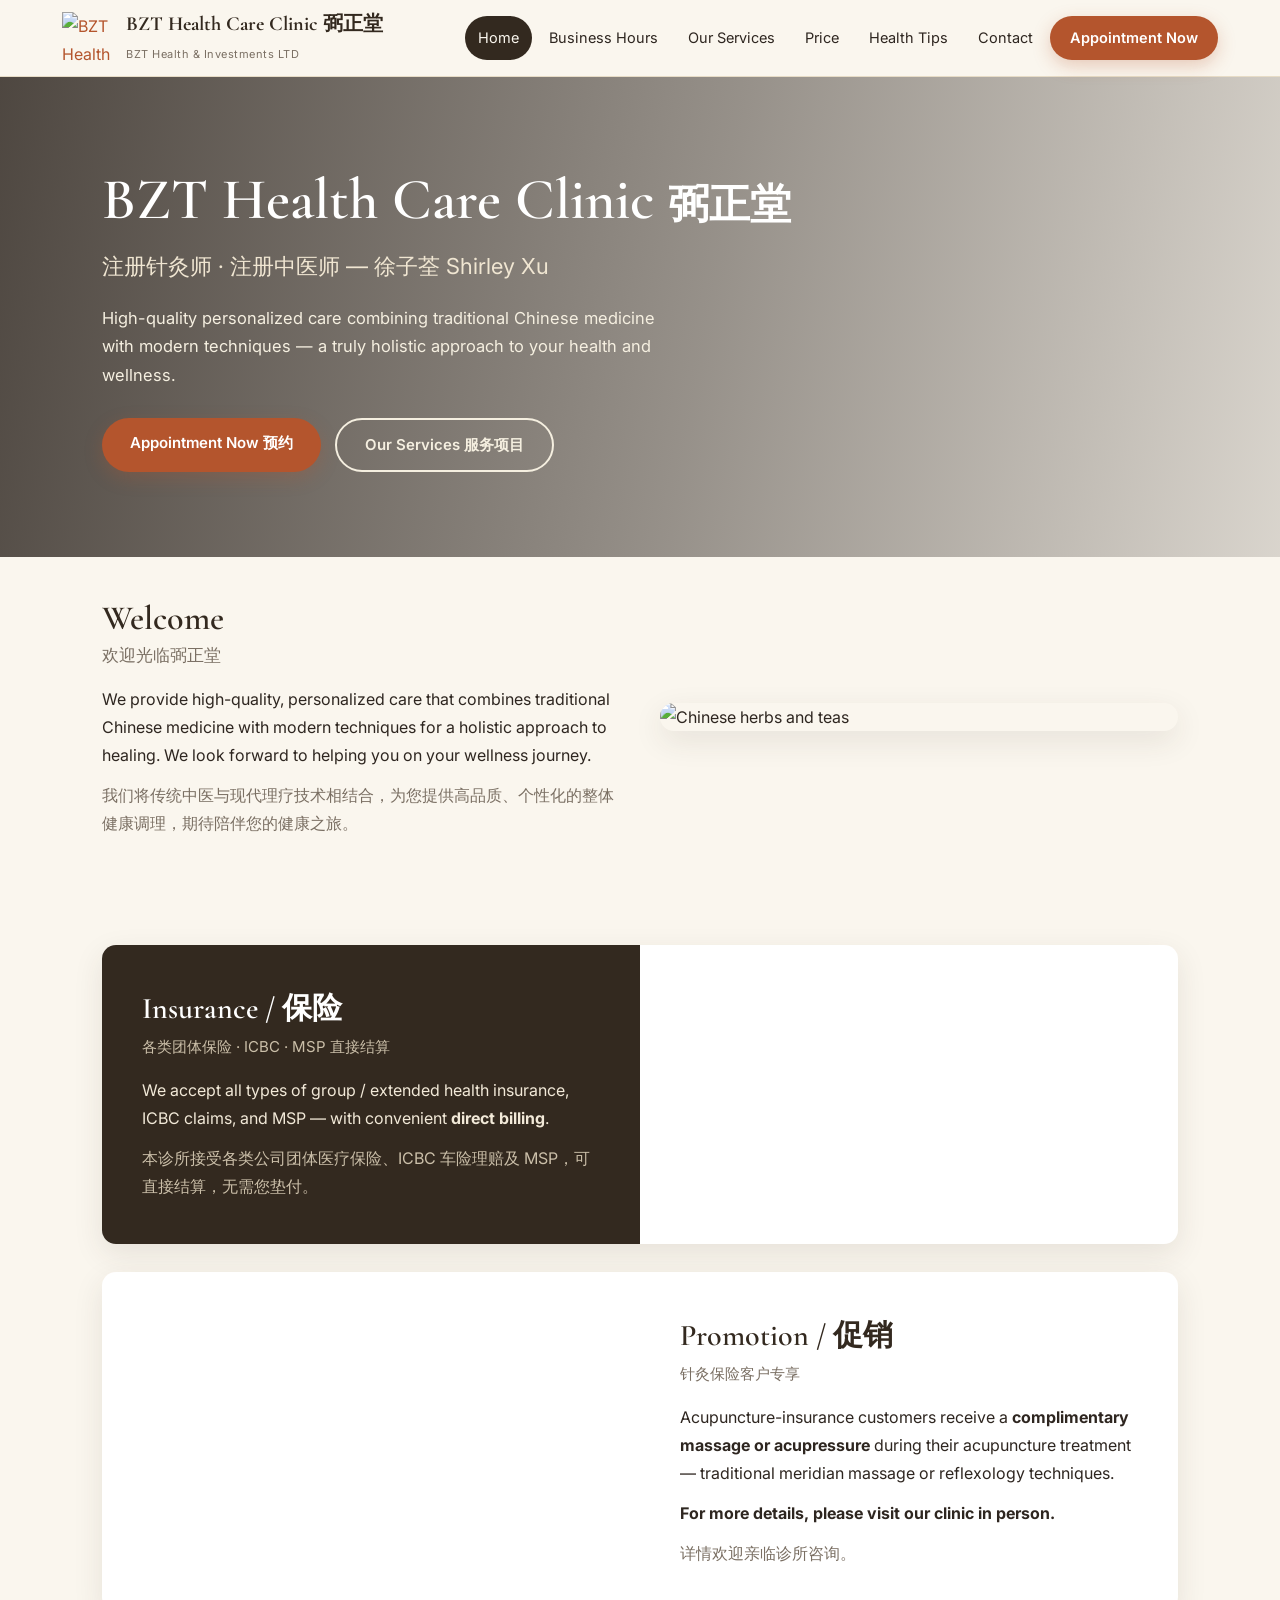
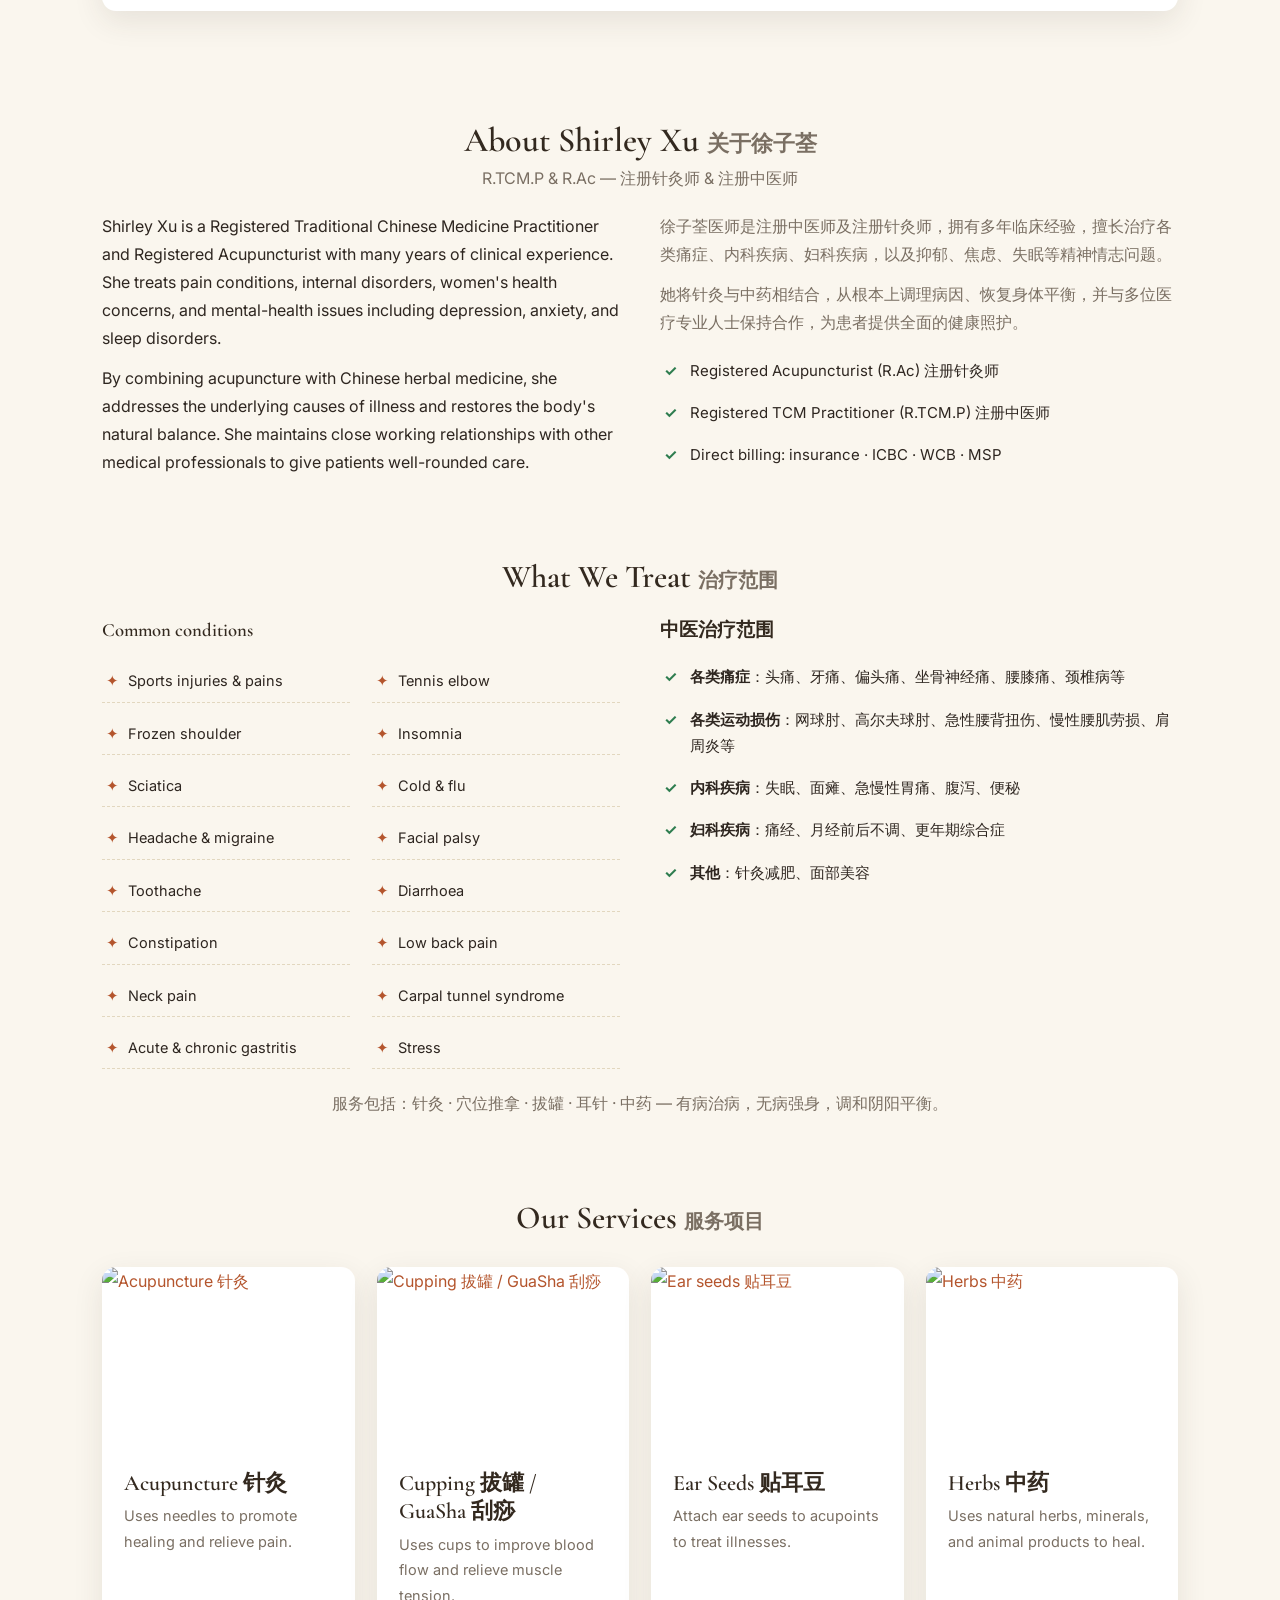
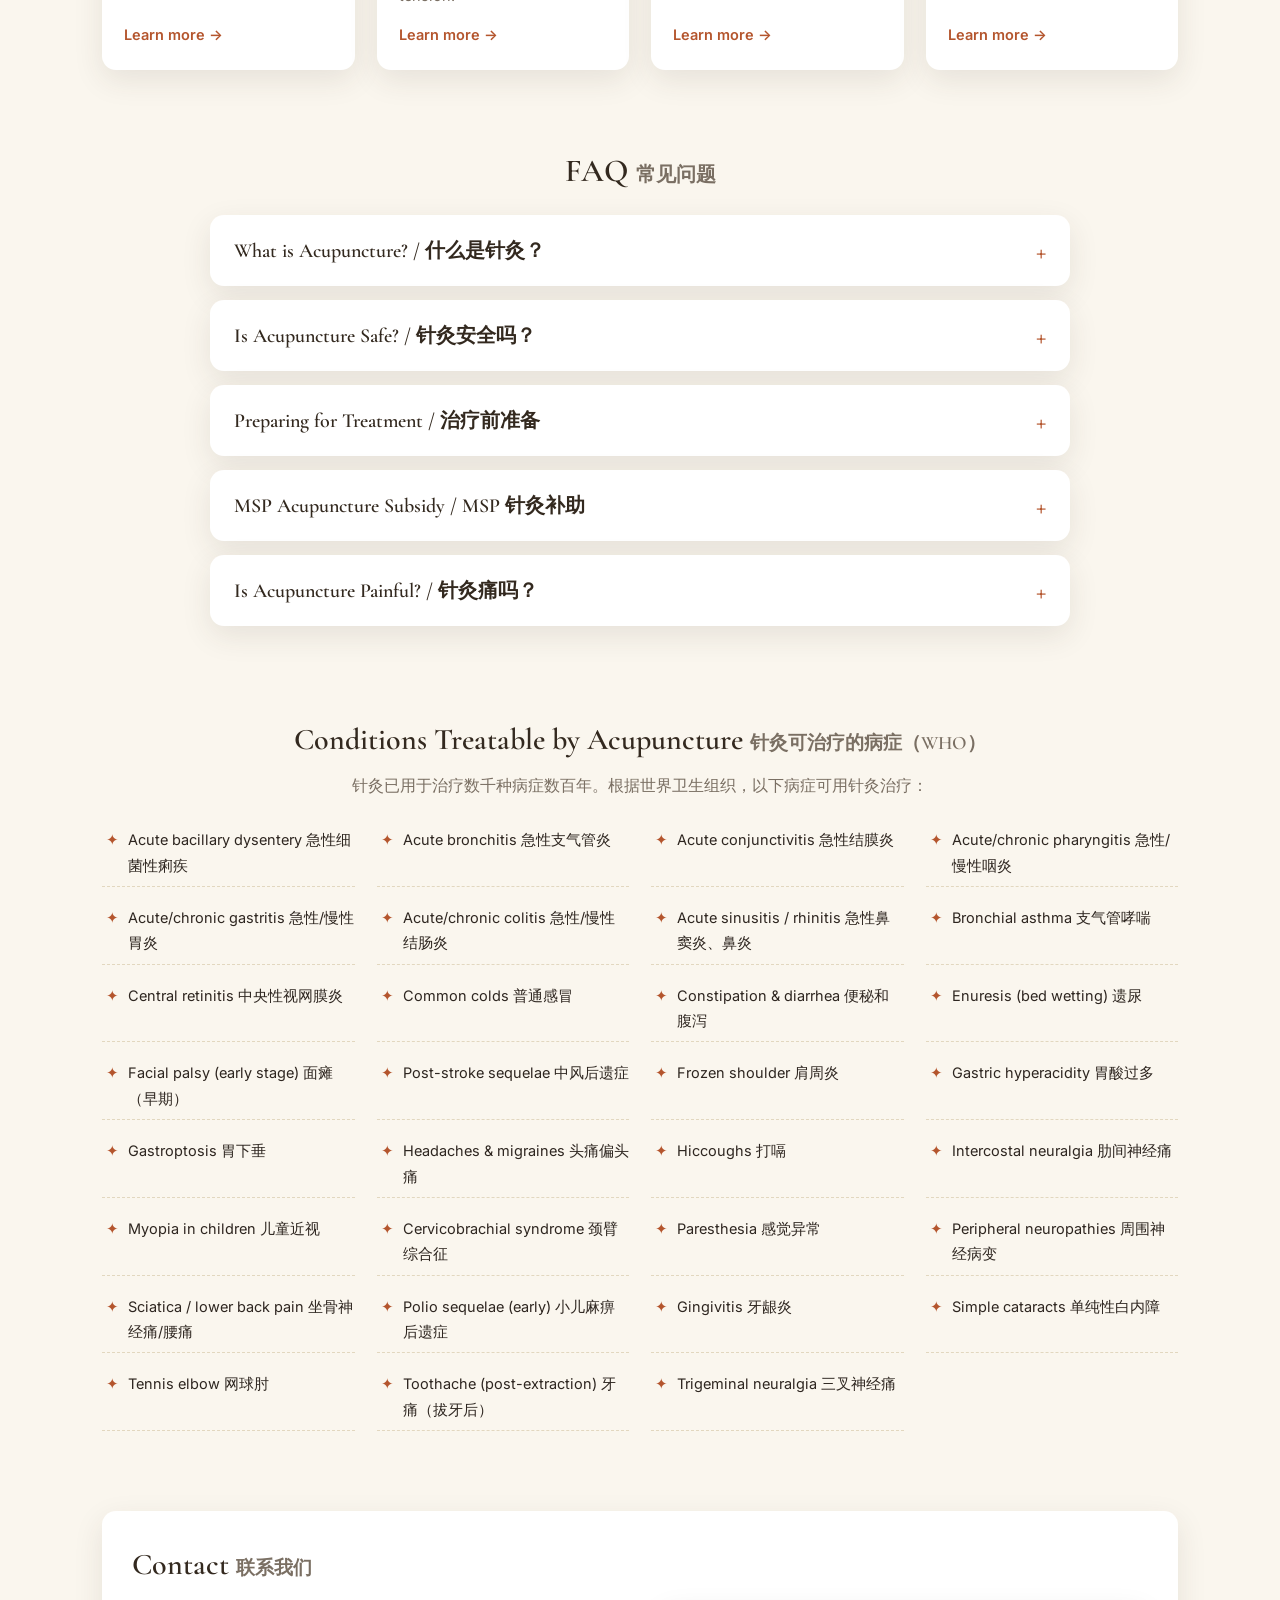
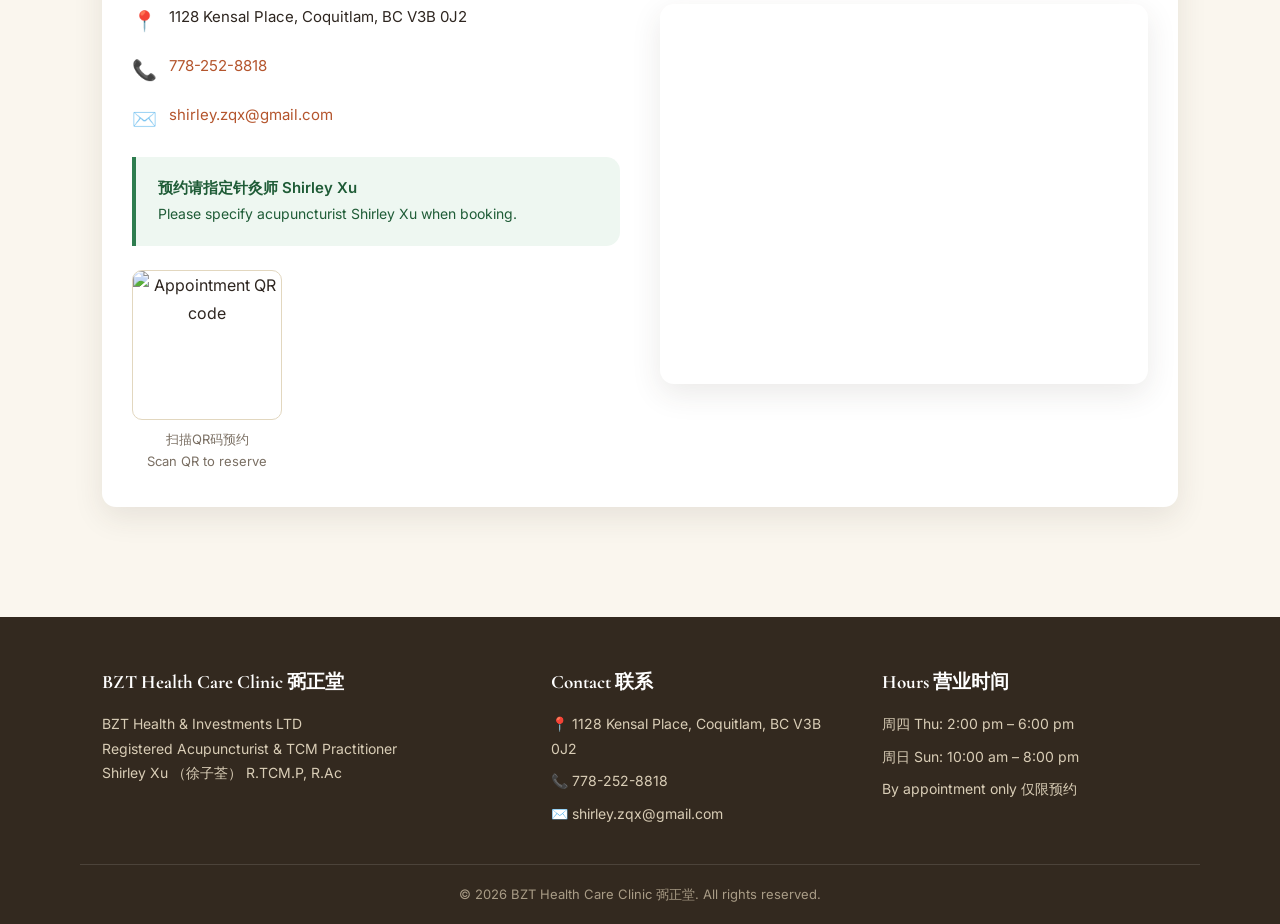
==== index.html @ 304014fd "Initial website: BZT Health Care Clinic site" ====
<!DOCTYPE html>
<html lang="en">
<head>
<meta charset="UTF-8">
<meta name="viewport" content="width=device-width, initial-scale=1.0">
<title>BZT Health Care Clinic 弼正堂 | Registered Acupuncturist in Coquitlam, BC</title>
<meta name="description" content="BZT Health Care Clinic 弼正堂 — Registered Acupuncturist & TCM Practitioner Shirley Xu in Coquitlam, BC. Acupuncture, cupping, ear seeds, Chinese herbs. Direct billing for insurance, ICBC, MSP.">
<link rel="preconnect" href="https://fonts.googleapis.com">
<link rel="preconnect" href="https://fonts.gstatic.com" crossorigin>
<link href="https://fonts.googleapis.com/css2?family=Cormorant+Garamond:wght@500;600;700&family=Inter:wght@400;500;600;700&display=swap" rel="stylesheet">
<link rel="stylesheet" href="css/style.css">
<link rel="icon" href="images/logo.png">
</head>
<body>

<header class="site-header">
  <div class="header-inner">
    <a class="brand" href="index.html">
      <img src="images/logo.png" alt="BZT Health Care Clinic logo">
      <span><span class="brand-name">BZT Health Care Clinic 弼正堂</span><br><span class="brand-sub">BZT Health &amp; Investments LTD</span></span>
    </a>
    <button class="nav-toggle" aria-label="Menu">☰</button>
    <nav class="main-nav">
      <a href="index.html" class="active">Home</a>
      <a href="business-hours.html">Business Hours</a>
      <a href="services.html">Our Services</a>
      <a href="price.html">Price</a>
      <a href="health-tips.html">Health Tips</a>
      <a href="contact.html">Contact</a>
      <a href="contact.html#booking" class="btn" style="padding:9px 20px">Appointment Now</a>
    </nav>
  </div>
</header>

<section class="hero">
  <div class="hero-inner">
    <h1>BZT Health Care Clinic <span style="font-size:0.7em">弼正堂</span></h1>
    <p class="hero-zh">注册针灸师 · 注册中医师 — 徐子荃 Shirley Xu</p>
    <p class="lead">High-quality personalized care combining traditional Chinese medicine with modern techniques — a truly holistic approach to your health and wellness.</p>
    <div class="hero-cta">
      <a href="contact.html#booking" class="btn">Appointment Now 预约</a>
      <a href="services.html" class="btn btn-outline">Our Services 服务项目</a>
    </div>
  </div>
</section>

<div class="container">
  <section class="section-sm">
    <div class="two-col" style="align-items:center">
      <div>
        <h2 style="font-size:34px">Welcome</h2>
        <p class="zh" style="font-size:17px;margin-bottom:14px">欢迎光临弼正堂</p>
        <p>We provide high-quality, personalized care that combines traditional Chinese medicine with modern techniques for a holistic approach to healing. We look forward to helping you on your wellness journey.</p>
        <p class="zh mt-2">我们将传统中医与现代理疗技术相结合，为您提供高品质、个性化的整体健康调理，期待陪伴您的健康之旅。</p>
      </div>
      <div><img class="rounded" src="images/herbs.jpg" alt="Chinese herbs and teas" style="width:100%"></div>
    </div>
  </section>

  <section class="section-sm">
    <div class="split dark">
      <div class="split-body">
        <h2>Insurance / 保险</h2>
        <p class="zh-sub zh">各类团体保险 · ICBC · MSP 直接结算</p>
        <p>We accept all types of group / extended health insurance, ICBC claims, and MSP — with convenient <strong>direct billing</strong>.</p>
        <p class="zh mt-2">本诊所接受各类公司团体医疗保险、ICBC 车险理赔及 MSP，可直接结算，无需您垫付。</p>
      </div>
      <div class="split-img" style="background-image:url('images/treatment-room.jpg')"></div>
    </div>
    <div class="split">
      <div class="split-img" style="background-image:url('images/svc-acupuncture.jpg')"></div>
      <div class="split-body">
        <h2>Promotion / 促销</h2>
        <p class="zh-sub zh">针灸保险客户专享</p>
        <p>Acupuncture-insurance customers receive a <strong>complimentary massage or acupressure</strong> during their acupuncture treatment — traditional meridian massage or reflexology techniques.</p>
        <p class="mt-2"><strong>For more details, please visit our clinic in person.</strong></p>
        <p class="zh mt-2">详情欢迎亲临诊所咨询。</p>
      </div>
    </div>
  </section>

  <section class="section-sm">
    <h2 class="center" style="font-size:34px">About Shirley Xu <span class="zh" style="font-size:22px">关于徐子荃</span></h2>
    <p class="center zh" style="margin-bottom:20px">R.TCM.P &amp; R.Ac — 注册针灸师 &amp; 注册中医师</p>
    <div class="two-col">
      <div>
        <p>Shirley Xu is a Registered Traditional Chinese Medicine Practitioner and Registered Acupuncturist with many years of clinical experience. She treats pain conditions, internal disorders, women's health concerns, and mental-health issues including depression, anxiety, and sleep disorders.</p>
        <p class="mt-2">By combining acupuncture with Chinese herbal medicine, she addresses the underlying causes of illness and restores the body's natural balance. She maintains close working relationships with other medical professionals to give patients well-rounded care.</p>
      </div>
      <div>
        <p class="zh">徐子荃医师是注册中医师及注册针灸师，拥有多年临床经验，擅长治疗各类痛症、内科疾病、妇科疾病，以及抑郁、焦虑、失眠等精神情志问题。</p>
        <p class="zh mt-2">她将针灸与中药相结合，从根本上调理病因、恢复身体平衡，并与多位医疗专业人士保持合作，为患者提供全面的健康照护。</p>
        <ul class="checklist">
          <li>Registered Acupuncturist (R.Ac) 注册针灸师</li>
          <li>Registered TCM Practitioner (R.TCM.P) 注册中医师</li>
          <li>Direct billing: insurance · ICBC · WCB · MSP</li>
        </ul>
      </div>
    </div>
  </section>

  <section class="section-sm">
    <h2 class="center" style="font-size:32px">What We Treat <span class="zh" style="font-size:20px">治疗范围</span></h2>
    <div class="two-col mt-3">
      <div>
        <h3>Common conditions</h3>
        <ul class="cond-grid" style="grid-template-columns:1fr 1fr">
          <li>Sports injuries &amp; pains</li><li>Tennis elbow</li><li>Frozen shoulder</li><li>Insomnia</li>
          <li>Sciatica</li><li>Cold &amp; flu</li><li>Headache &amp; migraine</li><li>Facial palsy</li>
          <li>Toothache</li><li>Diarrhoea</li><li>Constipation</li><li>Low back pain</li>
          <li>Neck pain</li><li>Carpal tunnel syndrome</li><li>Acute &amp; chronic gastritis</li><li>Stress</li>
        </ul>
      </div>
      <div>
        <h3>中医治疗范围</h3>
        <ul class="checklist">
          <li><strong>各类痛症</strong>：头痛、牙痛、偏头痛、坐骨神经痛、腰膝痛、颈椎病等</li>
          <li><strong>各类运动损伤</strong>：网球肘、高尔夫球肘、急性腰背扭伤、慢性腰肌劳损、肩周炎等</li>
          <li><strong>内科疾病</strong>：失眠、面瘫、急慢性胃痛、腹泻、便秘</li>
          <li><strong>妇科疾病</strong>：痛经、月经前后不调、更年期综合症</li>
          <li><strong>其他</strong>：针灸减肥、面部美容</li>
        </ul>
      </div>
    </div>
    <p class="center mt-3 zh">服务包括：针灸 · 穴位推拿 · 拔罐 · 耳针 · 中药 — 有病治病，无病强身，调和阴阳平衡。</p>
  </section>

  <section class="section-sm">
    <h2 class="center" style="font-size:32px">Our Services <span class="zh" style="font-size:20px">服务项目</span></h2>
    <div class="cards">
      <a class="card" href="service-acupuncture.html">
        <img src="images/svc-acupuncture.jpg" alt="Acupuncture 针灸">
        <div class="card-body"><h3>Acupuncture 针灸</h3><p>Uses needles to promote healing and relieve pain.</p><span class="card-link">Learn more →</span></div>
      </a>
      <a class="card" href="service-cupping.html">
        <img src="images/svc-cupping.jpg" alt="Cupping 拔罐 / GuaSha 刮痧">
        <div class="card-body"><h3>Cupping 拔罐 / GuaSha 刮痧</h3><p>Uses cups to improve blood flow and relieve muscle tension.</p><span class="card-link">Learn more →</span></div>
      </a>
      <a class="card" href="service-moxibustion.html">
        <img src="images/svc-moxibustion.png" alt="Ear seeds 贴耳豆">
        <div class="card-body"><h3>Ear Seeds 贴耳豆</h3><p>Attach ear seeds to acupoints to treat illnesses.</p><span class="card-link">Learn more →</span></div>
      </a>
      <a class="card" href="service-herbs.html">
        <img src="images/svc-herbs.jpg" alt="Herbs 中药">
        <div class="card-body"><h3>Herbs 中药</h3><p>Uses natural herbs, minerals, and animal products to heal.</p><span class="card-link">Learn more →</span></div>
      </a>
    </div>
  </section>

  <section class="section-sm">
    <h2 class="center" style="font-size:32px;margin-bottom:24px">FAQ <span class="zh" style="font-size:20px">常见问题</span></h2>
    <div class="faq">
      <div class="faq-item"><button class="faq-q">What is Acupuncture? / 什么是针灸？<span class="plus">+</span></button>
        <div class="faq-a"><div class="faq-a-inner">
          <p>Acupuncture is a clinical procedure of traditional Chinese medicine with 5000+ years of history. Qi ("chi") circulates through 12 meridians linked to the organs; injury, stress, or strong emotions can block this flow. Sterile needles placed at specific points re-establish the healthy flow of energy.</p>
          <p class="zh mt-2">针灸是拥有五千多年历史的中医临床疗法。“气”沿十二经络运行，损伤、压力或情绪波动会阻滞气血运行，无菌针具刺激特定穴位可恢复气的正常运行。</p>
        </div></div></div>
      <div class="faq-item"><button class="faq-q">Is Acupuncture Safe? / 针灸安全吗？<span class="plus">+</span></button>
        <div class="faq-a"><div class="faq-a-inner">
          <ol>
            <li>Only licensed / registered acupuncturists should perform treatment — our practitioner is fully registered.</li>
            <li>We use single-use sterile disposable needles (one needle per person, discarded after use).</li>
            <li>Minor side effects are possible: slight bleeding, a small bruise, or brief soreness/numbness.</li>
            <li>Pregnant patients, or people with bleeding disorders / coagulation dysfunction, should consult a doctor first.</li>
          </ol>
          <p class="zh mt-2">请认准注册针灸师；本诊所使用一次性无菌针具（一人一针，用后即弃）；偶有轻微出血、瘀青或短暂酸麻；孕妇及凝血功能障碍者请先咨询医生。</p>
        </div></div></div>
      <div class="faq-item"><button class="faq-q">Preparing for Treatment / 治疗前准备<span class="plus">+</span></button>
        <div class="faq-a"><div class="faq-a-inner">
          <ul>
            <li>Wear loose, comfortable clothing.</li>
            <li>Have a small meal 1–2 hours before — don't come on an empty stomach, overeat, or drink alcohol beforehand.</li>
            <li>Bring relevant medical reports / test results.</li>
            <li>Arrive 5–10 minutes early; please turn off cell phones during treatment.</li>
          </ul>
          <p class="zh mt-2">穿宽松衣物；治疗前 1–2 小时少量进食（勿空腹、过饱或饮酒）；携带相关检查报告；提前 5–10 分钟到达；治疗期间请关闭手机。本诊所采用专业消毒措施。</p>
        </div></div></div>
      <div class="faq-item"><button class="faq-q">MSP Acupuncture Subsidy / MSP 针灸补助<span class="plus">+</span></button>
        <div class="faq-a"><div class="faq-a-inner">
          <p>Since 2017, BC residents with an annual net income under CAD $42,000 can apply for an MSP acupuncture subsidy of <strong>$230 per person per year</strong>. Contact the clinic for details, or apply online:</p>
          <p class="mt-2"><a href="https://www2.gov.bc.ca/gov/content/health/health-drug-coverage/msp/bc-residents/benefits/services-covered-by-msp/supplementary-benefits#apply-online" target="_blank" rel="noopener">Apply on the BC government website →</a></p>
          <p class="zh mt-2">2017 年起，年净收入低于 $42,000 的 BC 居民可申请 MSP 针灸补助，每人每年 $230。详情请咨询诊所，或点击上方链接在线申请。</p>
        </div></div></div>
      <div class="faq-item"><button class="faq-q">Is Acupuncture Painful? / 针灸痛吗？<span class="plus">+</span></button>
        <div class="faq-a"><div class="faq-a-inner">
          <p>Acupuncture is essentially painless. You may feel a slight tingling, tugging, or soreness on insertion that passes quickly. A heavy, sore, or tingling sensation during treatment ("deqi") is normal — most people feel deep comfort and relaxation afterward.</p>
          <p class="zh mt-2">针灸基本无痛，进针时或有轻微酸麻胀感、转瞬即逝；治疗中的酸胀麻属正常“得气”反应，治疗后多感身心放松舒适。</p>
        </div></div></div>
    </div>
  </section>

  <section class="section-sm">
    <h2 class="center" style="font-size:30px">Conditions Treatable by Acupuncture <span class="zh" style="font-size:19px">针灸可治疗的病症（WHO）</span></h2>
    <p class="center zh mt-2">针灸已用于治疗数千种病症数百年。根据世界卫生组织，以下病症可用针灸治疗：</p>
    <ul class="cond-grid mt-3">
      <li>Acute bacillary dysentery 急性细菌性痢疾</li><li>Acute bronchitis 急性支气管炎</li>
      <li>Acute conjunctivitis 急性结膜炎</li><li>Acute/chronic pharyngitis 急性/慢性咽炎</li>
      <li>Acute/chronic gastritis 急性/慢性胃炎</li><li>Acute/chronic colitis 急性/慢性结肠炎</li>
      <li>Acute sinusitis / rhinitis 急性鼻窦炎、鼻炎</li><li>Bronchial asthma 支气管哮喘</li>
      <li>Central retinitis 中央性视网膜炎</li><li>Common colds 普通感冒</li>
      <li>Constipation &amp; diarrhea 便秘和腹泻</li><li>Enuresis (bed wetting) 遗尿</li>
      <li>Facial palsy (early stage) 面瘫（早期）</li><li>Post-stroke sequelae 中风后遗症</li>
      <li>Frozen shoulder 肩周炎</li><li>Gastric hyperacidity 胃酸过多</li>
      <li>Gastroptosis 胃下垂</li><li>Headaches &amp; migraines 头痛偏头痛</li>
      <li>Hiccoughs 打嗝</li><li>Intercostal neuralgia 肋间神经痛</li>
      <li>Myopia in children 儿童近视</li><li>Cervicobrachial syndrome 颈臂综合征</li>
      <li>Paresthesia 感觉异常</li><li>Peripheral neuropathies 周围神经病变</li>
      <li>Sciatica / lower back pain 坐骨神经痛/腰痛</li><li>Polio sequelae (early) 小儿麻痹后遗症</li>
      <li>Gingivitis 牙龈炎</li><li>Simple cataracts 单纯性白内障</li>
      <li>Tennis elbow 网球肘</li><li>Toothache (post-extraction) 牙痛（拔牙后）</li>
      <li>Trigeminal neuralgia 三叉神经痛</li>
    </ul>
  </section>

  <section class="section-sm">
    <div class="contact-card">
      <h2 style="font-size:30px">Contact <span class="zh" style="font-size:19px">联系我们</span></h2>
      <div class="two-col mt-3">
        <div>
          <div class="contact-row"><span class="icon">📍</span><span>1128 Kensal Place, Coquitlam, BC V3B 0J2</span></div>
          <div class="contact-row"><span class="icon">📞</span><a href="tel:+17782528818">778-252-8818</a></div>
          <div class="contact-row"><span class="icon">✉️</span><a href="mailto:shirley.zqx@gmail.com">shirley.zqx@gmail.com</a></div>
          <div class="alert-green mt-3">预约请指定针灸师 Shirley Xu<br><span style="font-weight:400;font-size:14px">Please specify acupuncturist Shirley Xu when booking.</span></div>
          <div class="qr-row">
            <div class="qr-box"><img src="images/qr-appointment.png" alt="Appointment QR code"><p>扫描QR码预约<br>Scan QR to reserve</p></div>
          </div>
        </div>
        <div class="map-wrap" style="margin-top:0"><iframe title="Clinic map" loading="lazy" src="https://www.google.com/maps?q=1128+Kensal+Place,+Coquitlam,+BC+V3B+0J2&output=embed"></iframe></div>
      </div>
    </div>
  </section>
</div>

<footer class="site-footer">
  <div class="footer-inner">
    <div>
      <h4>BZT Health Care Clinic 弼正堂</h4>
      <p>BZT Health &amp; Investments LTD<br>Registered Acupuncturist &amp; TCM Practitioner<br>Shirley Xu （徐子荃） R.TCM.P, R.Ac</p>
    </div>
    <div>
      <h4>Contact 联系</h4>
      <ul>
        <li>📍 1128 Kensal Place, Coquitlam, BC V3B 0J2</li>
        <li>📞 <a href="tel:+17782528818">778-252-8818</a></li>
        <li>✉️ <a href="mailto:shirley.zqx@gmail.com">shirley.zqx@gmail.com</a></li>
      </ul>
    </div>
    <div>
      <h4>Hours 营业时间</h4>
      <ul>
        <li>周四 Thu: 2:00 pm – 6:00 pm</li>
        <li>周日 Sun: 10:00 am – 8:00 pm</li>
        <li>By appointment only 仅限预约</li>
      </ul>
    </div>
  </div>
  <div class="footer-bottom">© <span id="year">2026</span> BZT Health Care Clinic 弼正堂. All rights reserved.</div>
</footer>

<script src="js/main.js"></script>
</body>
</html>
---- css/style.css ----
/* BZT Health Care Clinic 弼正堂 — global styles */
:root {
  --cream: #faf6ee;
  --cream-dark: #f3ecdd;
  --ink: #2e2620;
  --brown: #4a382c;
  --brown-deep: #33291f;
  --rust: #b4552d;
  --rust-dark: #96421f;
  --gold: #c9a227;
  --green: #2e7d4f;
  --gray-warm: #efe8d8;
  --white: #ffffff;
  --muted: #7a6f63;
  --shadow: 0 10px 30px rgba(62, 47, 37, 0.10);
  --radius: 14px;
  --font-serif: "Cormorant Garamond", "Songti SC", "STSong", serif;
  --font-sans: "Inter", "PingFang SC", "Microsoft YaHei", -apple-system, sans-serif;
}

* { margin: 0; padding: 0; box-sizing: border-box; }

html { scroll-behavior: smooth; }

body {
  font-family: var(--font-sans);
  background: var(--cream);
  color: var(--ink);
  line-height: 1.75;
  font-size: 16px;
  -webkit-font-smoothing: antialiased;
}

img { max-width: 100%; height: auto; display: block; }

a { color: var(--rust); text-decoration: none; }
a:hover { color: var(--rust-dark); }

h1, h2, h3, .serif {
  font-family: var(--font-serif);
  font-weight: 600;
  line-height: 1.3;
  color: var(--brown-deep);
}

.zh { color: var(--muted); }

.container { max-width: 1120px; margin: 0 auto; padding: 0 22px; }
.section { padding: 64px 0; }
.section-sm { padding: 40px 0; }

/* ---------- header / nav ---------- */
.site-header {
  position: sticky; top: 0; z-index: 100;
  background: rgba(250, 246, 238, 0.96);
  backdrop-filter: blur(8px);
  border-bottom: 1px solid #e7dcc6;
}
.header-inner {
  display: flex; align-items: center; justify-content: space-between;
  max-width: 1200px; margin: 0 auto; padding: 10px 22px;
}
.brand { display: flex; align-items: center; gap: 12px; }
.brand img { width: 52px; height: 52px; object-fit: contain; }
.brand-name { font-family: var(--font-serif); font-size: 20px; font-weight: 700; color: var(--brown-deep); line-height: 1.25; }
.brand-sub { font-size: 11px; color: var(--muted); letter-spacing: 0.5px; }

.main-nav { display: flex; align-items: center; gap: 4px; }
.main-nav a {
  padding: 9px 13px; border-radius: 999px; font-size: 14.5px; color: var(--ink);
  white-space: nowrap; transition: background 0.2s;
}
.main-nav a:hover { background: var(--gray-warm); color: var(--brown-deep); }
.main-nav a.active { background: var(--brown-deep); color: var(--cream); }

.btn {
  display: inline-block; padding: 12px 28px; border-radius: 999px;
  background: var(--rust); color: #fff !important; font-weight: 600; font-size: 15px;
  border: none; cursor: pointer; transition: transform 0.15s, background 0.2s;
  box-shadow: 0 6px 18px rgba(180, 85, 45, 0.28);
}
.btn:hover { background: var(--rust-dark); transform: translateY(-1px); }
.btn-green { background: var(--green); box-shadow: 0 6px 18px rgba(46, 125, 79, 0.28); }
.btn-green:hover { background: #256b43; }
.btn-outline {
  background: transparent; color: var(--brown-deep) !important;
  border: 2px solid var(--brown-deep); box-shadow: none;
}
.btn-outline:hover { background: var(--brown-deep); color: var(--cream) !important; }

.nav-toggle { display: none; background: none; border: none; font-size: 26px; cursor: pointer; color: var(--brown-deep); padding: 6px; }

/* ---------- hero ---------- */
.hero {
  position: relative; min-height: 480px; display: flex; align-items: center;
  background: url("../images/hero.jpg") center/cover no-repeat;
  color: #fff;
}
.hero::before {
  content: ""; position: absolute; inset: 0;
  background: linear-gradient(100deg, rgba(30, 22, 16, 0.78) 0%, rgba(30, 22, 16, 0.45) 55%, rgba(30, 22, 16, 0.15) 100%);
}
.hero-inner { position: relative; z-index: 1; max-width: 1120px; margin: 0 auto; padding: 80px 22px; width: 100%; }
.hero h1 { color: #fff; font-size: clamp(34px, 5vw, 58px); margin-bottom: 10px; }
.hero .hero-zh { color: #f0e6d2; font-size: clamp(17px, 2.4vw, 22px); margin-bottom: 18px; }
.hero p.lead { color: #f5efe0; max-width: 560px; margin-bottom: 28px; font-size: 16.5px; }
.hero-cta { display: flex; gap: 14px; flex-wrap: wrap; }
.hero .btn-outline { border-color: #f5efe0; color: #f5efe0 !important; }
.hero .btn-outline:hover { background: #f5efe0; color: var(--brown-deep) !important; }

/* ---------- split panels ---------- */
.split {
  display: grid; grid-template-columns: 1fr 1fr; gap: 0;
  border-radius: var(--radius); overflow: hidden; box-shadow: var(--shadow);
  margin: 28px 0; background: var(--white);
}
.split .split-img { min-height: 280px; background-size: cover; background-position: center; }
.split .split-body { padding: 44px 40px; }
.split.dark .split-body { background: var(--brown-deep); color: #f2e9d8; }
.split.dark h2 { color: #fff; }
.split.dark .zh { color: #cbbfa9; }
.split h2 { font-size: 30px; margin-bottom: 6px; }
.split .zh-sub { font-size: 15px; margin-bottom: 16px; }

/* ---------- cards ---------- */
.cards { display: grid; grid-template-columns: repeat(auto-fit, minmax(240px, 1fr)); gap: 22px; margin-top: 28px; }
.card {
  background: var(--white); border-radius: var(--radius); overflow: hidden;
  box-shadow: var(--shadow); transition: transform 0.2s, box-shadow 0.2s;
  display: flex; flex-direction: column;
}
.card:hover { transform: translateY(-4px); box-shadow: 0 16px 36px rgba(62, 47, 37, 0.14); }
.card img { width: 100%; height: 180px; object-fit: cover; }
.card-body { padding: 22px; flex: 1; display: flex; flex-direction: column; }
.card-body h3 { font-size: 22px; margin-bottom: 6px; }
.card-body p { font-size: 14.5px; color: var(--muted); flex: 1; }
.card-body .card-link { margin-top: 14px; font-weight: 600; font-size: 14.5px; }

/* ---------- price table ---------- */
.price-table { width: 100%; border-collapse: collapse; background: var(--white); border-radius: var(--radius); overflow: hidden; box-shadow: var(--shadow); margin-top: 24px; }
.price-table th, .price-table td { padding: 16px 20px; text-align: left; }
.price-table thead th { background: var(--brown-deep); color: var(--cream); font-family: var(--font-serif); font-size: 18px; }
.price-table tbody tr:nth-child(even) { background: var(--cream-dark); }
.price-table tbody tr:hover { background: #f0e7d3; }
.price-table .amount { font-weight: 700; color: var(--rust); white-space: nowrap; }
.note-box {
  background: #fff8e8; border-left: 4px solid var(--gold);
  padding: 18px 22px; border-radius: 0 var(--radius) var(--radius) 0; margin: 24px 0;
  font-size: 14.5px;
}
.alert-green {
  background: #eef7f1; border-left: 4px solid var(--green);
  padding: 18px 22px; border-radius: 0 var(--radius) var(--radius) 0; margin: 24px 0;
  font-size: 15px; color: #1f5c37; font-weight: 600;
}

/* ---------- FAQ ---------- */
.faq { max-width: 860px; margin: 0 auto; }
.faq-item { background: var(--white); border-radius: var(--radius); margin-bottom: 14px; box-shadow: var(--shadow); overflow: hidden; }
.faq-q {
  width: 100%; text-align: left; background: none; border: none; cursor: pointer;
  padding: 20px 24px; font-family: var(--font-serif); font-size: 20px; font-weight: 600; color: var(--brown-deep);
  display: flex; justify-content: space-between; align-items: center; gap: 12px;
}
.faq-q .plus { font-size: 26px; color: var(--rust); flex-shrink: 0; transition: transform 0.25s; }
.faq-item.open .faq-q .plus { transform: rotate(45deg); }
.faq-a { max-height: 0; overflow: hidden; transition: max-height 0.35s ease; }
.faq-a-inner { padding: 0 24px 24px; font-size: 15px; }
.faq-a-inner ol, .faq-a-inner ul { margin: 10px 0 10px 22px; }
.faq-a-inner li { margin-bottom: 8px; }

/* ---------- conditions grid ---------- */
.cond-grid { display: grid; grid-template-columns: repeat(auto-fill, minmax(220px, 1fr)); gap: 10px 22px; margin-top: 18px; }
.cond-grid li { list-style: none; padding: 8px 0 8px 26px; position: relative; font-size: 14.5px; border-bottom: 1px dashed #e2d7bf; }
.cond-grid li::before { content: "✦"; position: absolute; left: 4px; color: var(--rust); }

/* ---------- health tips ---------- */
.tips-hero {
  background: url("../images/healthtips-bg.jpg") center/cover no-repeat;
  padding: 70px 0; position: relative;
}
.tips-hero::before { content: ""; position: absolute; inset: 0; background: rgba(250, 246, 238, 0.88); }
.tips-hero .container { position: relative; z-index: 1; }
.tip-cards { display: grid; grid-template-columns: repeat(auto-fill, minmax(150px, 1fr)); gap: 14px; margin-top: 24px; }
.tip-card {
  background: var(--white); border-radius: var(--radius); padding: 20px 16px; text-align: center;
  box-shadow: var(--shadow); transition: transform 0.2s; display: block; color: var(--ink);
}
.tip-card:hover { transform: translateY(-3px); }
.tip-card .num { font-family: var(--font-serif); font-size: 34px; color: #c9bfae; font-weight: 700; }
.tip-card h3 { font-size: 17px; margin: 6px 0; }
.tip-card p { font-size: 12.5px; color: var(--muted); }
.article { background: var(--white); border-radius: var(--radius); padding: 36px 34px; margin: 26px 0; box-shadow: var(--shadow); }
.article h2 { font-size: 28px; margin-bottom: 4px; }
.article h3 { font-size: 20px; margin: 22px 0 8px; color: var(--rust-dark); }
.article ol, .article ul { margin: 10px 0 10px 24px; }
.article li { margin-bottom: 8px; font-size: 15px; }
.article .en { color: var(--muted); font-size: 14px; }

/* ---------- contact / form ---------- */
.contact-grid { display: grid; grid-template-columns: 1fr 1fr; gap: 28px; margin-top: 28px; }
.contact-card { background: var(--white); border-radius: var(--radius); padding: 34px 30px; box-shadow: var(--shadow); }
.contact-card h3 { font-size: 22px; margin-bottom: 14px; }
.contact-row { display: flex; gap: 12px; align-items: flex-start; margin-bottom: 14px; font-size: 15px; }
.contact-row .icon { font-size: 20px; flex-shrink: 0; }
.qr-row { display: flex; gap: 26px; margin-top: 18px; flex-wrap: wrap; }
.qr-box { text-align: center; }
.qr-box img { width: 150px; height: 150px; border-radius: 10px; border: 1px solid #e2d7bf; }
.qr-box p { font-size: 13px; margin-top: 8px; color: var(--muted); }

.form-group { margin-bottom: 18px; }
.form-group label { display: block; font-weight: 600; margin-bottom: 6px; font-size: 14.5px; }
.form-group input, .form-group select, .form-group textarea {
  width: 100%; padding: 12px 14px; border: 1.5px solid #ddd0b8; border-radius: 10px;
  font-size: 15px; font-family: var(--font-sans); background: #fffdf8;
}
.form-group input:focus, .form-group select:focus, .form-group textarea:focus {
  outline: none; border-color: var(--rust); box-shadow: 0 0 0 3px rgba(180, 85, 45, 0.12);
}
.form-group textarea { min-height: 110px; resize: vertical; }
.form-row { display: grid; grid-template-columns: 1fr 1fr; gap: 14px; }
.form-note { font-size: 13px; color: var(--muted); margin-top: 12px; }
.form-success { display: none; background: #eef7f1; border: 1.5px solid var(--green); color: #1f5c37; padding: 16px 20px; border-radius: 10px; margin-bottom: 18px; font-weight: 600; }

.map-wrap { border-radius: var(--radius); overflow: hidden; box-shadow: var(--shadow); margin-top: 28px; }
.map-wrap iframe { width: 100%; height: 380px; border: 0; display: block; }

/* ---------- hours ---------- */
.hours-table { max-width: 640px; margin: 24px auto 0; background: var(--white); border-radius: var(--radius); overflow: hidden; box-shadow: var(--shadow); }
.hours-row { display: flex; justify-content: space-between; padding: 18px 28px; font-size: 16px; border-bottom: 1px solid var(--cream-dark); }
.hours-row:last-child { border-bottom: none; }
.hours-row .day { font-weight: 700; font-family: var(--font-serif); font-size: 18px; }
.hours-row.closed { color: var(--muted); }

/* ---------- footer ---------- */
.site-footer { background: var(--brown-deep); color: #d9cdb6; margin-top: 70px; }
.footer-inner { max-width: 1120px; margin: 0 auto; padding: 48px 22px 30px; display: grid; grid-template-columns: 1.4fr 1fr 1fr; gap: 34px; }
.site-footer h4 { color: #fff; font-family: var(--font-serif); font-size: 19px; margin-bottom: 14px; }
.site-footer a { color: #d9cdb6; }
.site-footer a:hover { color: #fff; }
.site-footer p, .site-footer li { font-size: 14px; margin-bottom: 8px; list-style: none; }
.footer-bottom { border-top: 1px solid rgba(255,255,255,0.12); padding: 18px 22px; text-align: center; font-size: 13px; color: #a99c86; max-width: 1120px; margin: 0 auto; }

/* ---------- page hero (inner pages) ---------- */
.page-hero { background: var(--brown-deep); color: var(--cream); padding: 56px 0; }
.page-hero h1 { color: #fff; font-size: clamp(30px, 4vw, 44px); }
.page-hero .zh-sub { color: #cbbfa9; font-size: 17px; margin-top: 6px; }
.page-hero p { color: #e8dcc4; max-width: 720px; margin-top: 12px; font-size: 15px; }

/* ---------- misc ---------- */
.center { text-align: center; }
.mt-2 { margin-top: 12px; } .mt-3 { margin-top: 20px; } .mt-4 { margin-top: 32px; }
.two-col { display: grid; grid-template-columns: 1fr 1fr; gap: 40px; align-items: start; }
.two-col img.rounded { border-radius: var(--radius); box-shadow: var(--shadow); }
.checklist { list-style: none; margin-top: 14px; }
.checklist li { padding: 8px 0 8px 30px; position: relative; font-size: 15px; }
.checklist li::before { content: "✓"; position: absolute; left: 4px; color: var(--green); font-weight: 700; }

/* ---------- responsive ---------- */
@media (max-width: 860px) {
  .main-nav {
    display: none; position: absolute; top: 100%; left: 0; right: 0;
    background: var(--cream); flex-direction: column; align-items: stretch;
    padding: 12px 18px 18px; border-bottom: 1px solid #e7dcc6;
    box-shadow: 0 18px 30px rgba(62, 47, 37, 0.12);
  }
  .main-nav.open { display: flex; }
  .main-nav a { padding: 12px 14px; }
  .main-nav .btn { text-align: center; margin-top: 8px; }
  .nav-toggle { display: block; }
  .split { grid-template-columns: 1fr; }
  .split .split-img { min-height: 200px; }
  .two-col { grid-template-columns: 1fr; }
  .contact-grid { grid-template-columns: 1fr; }
  .footer-inner { grid-template-columns: 1fr; }
  .form-row { grid-template-columns: 1fr; }
  .section { padding: 44px 0; }
  .hero { min-height: 420px; }
}
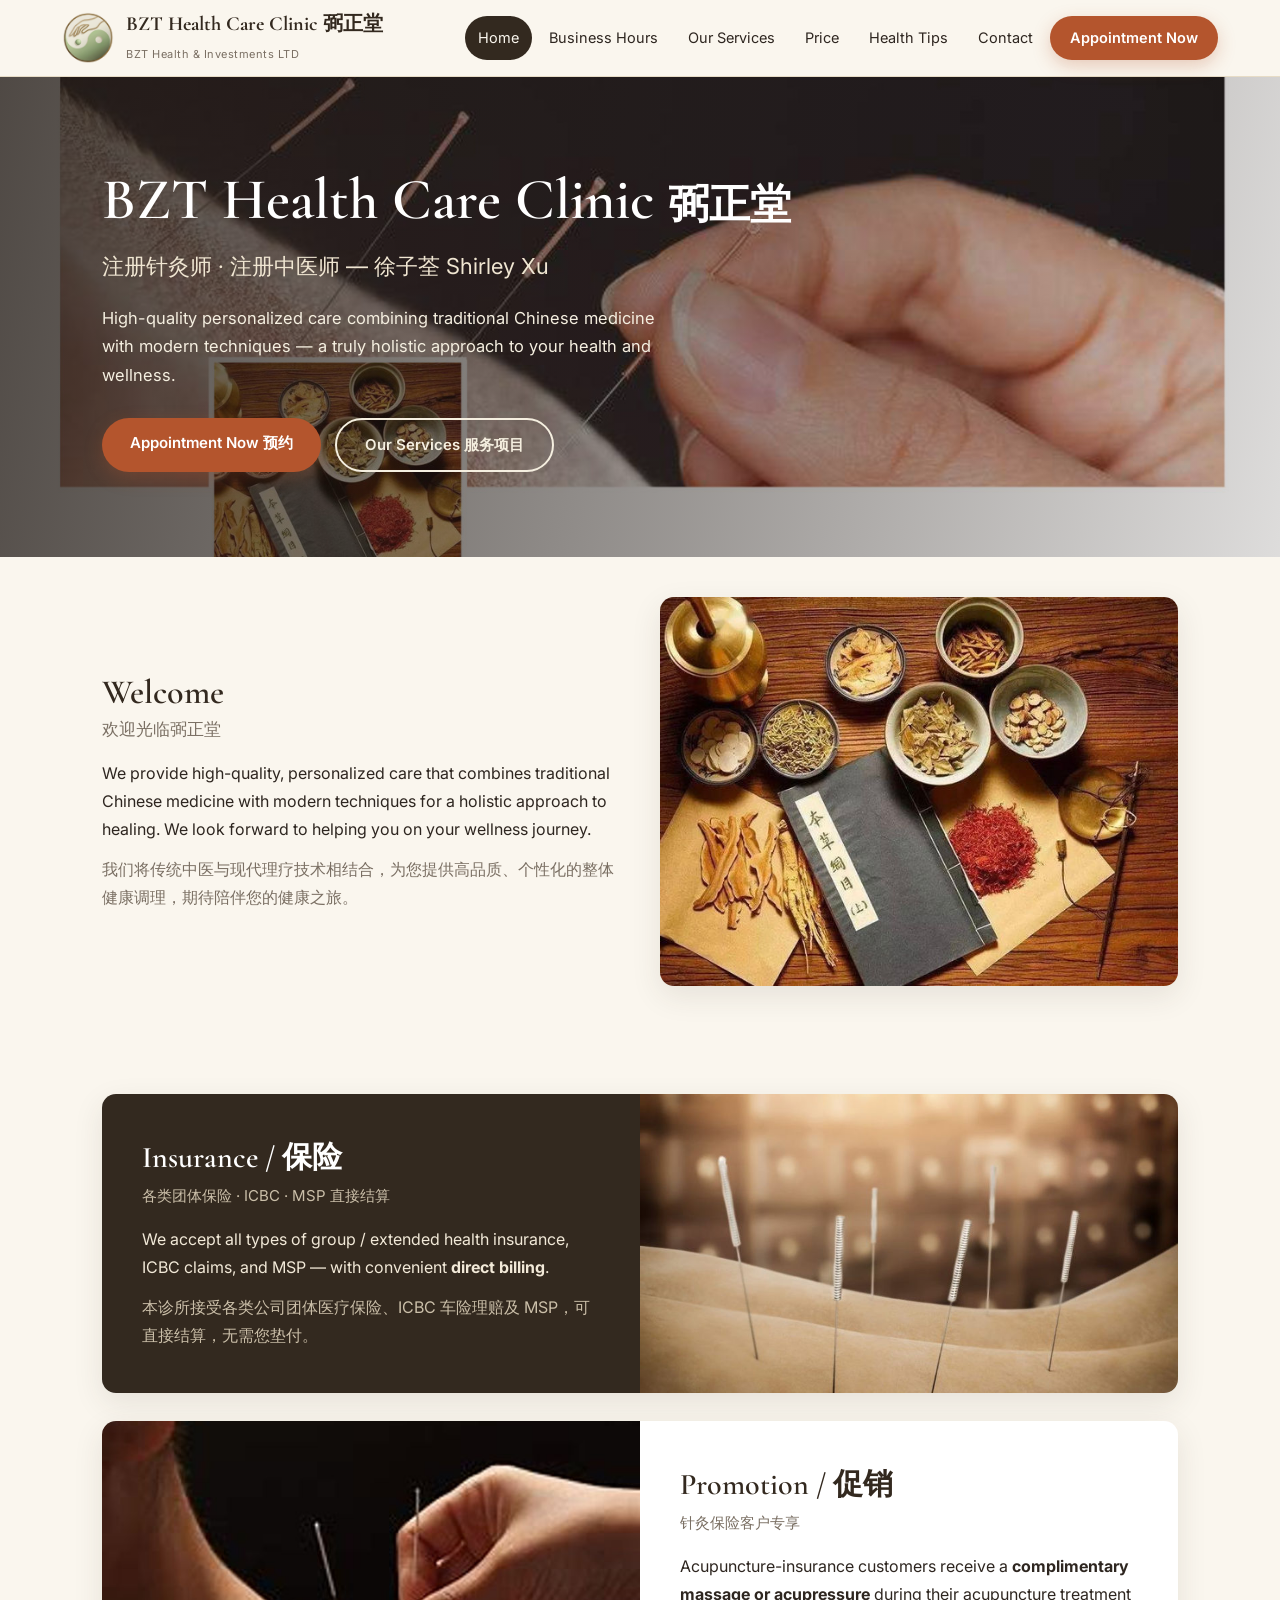
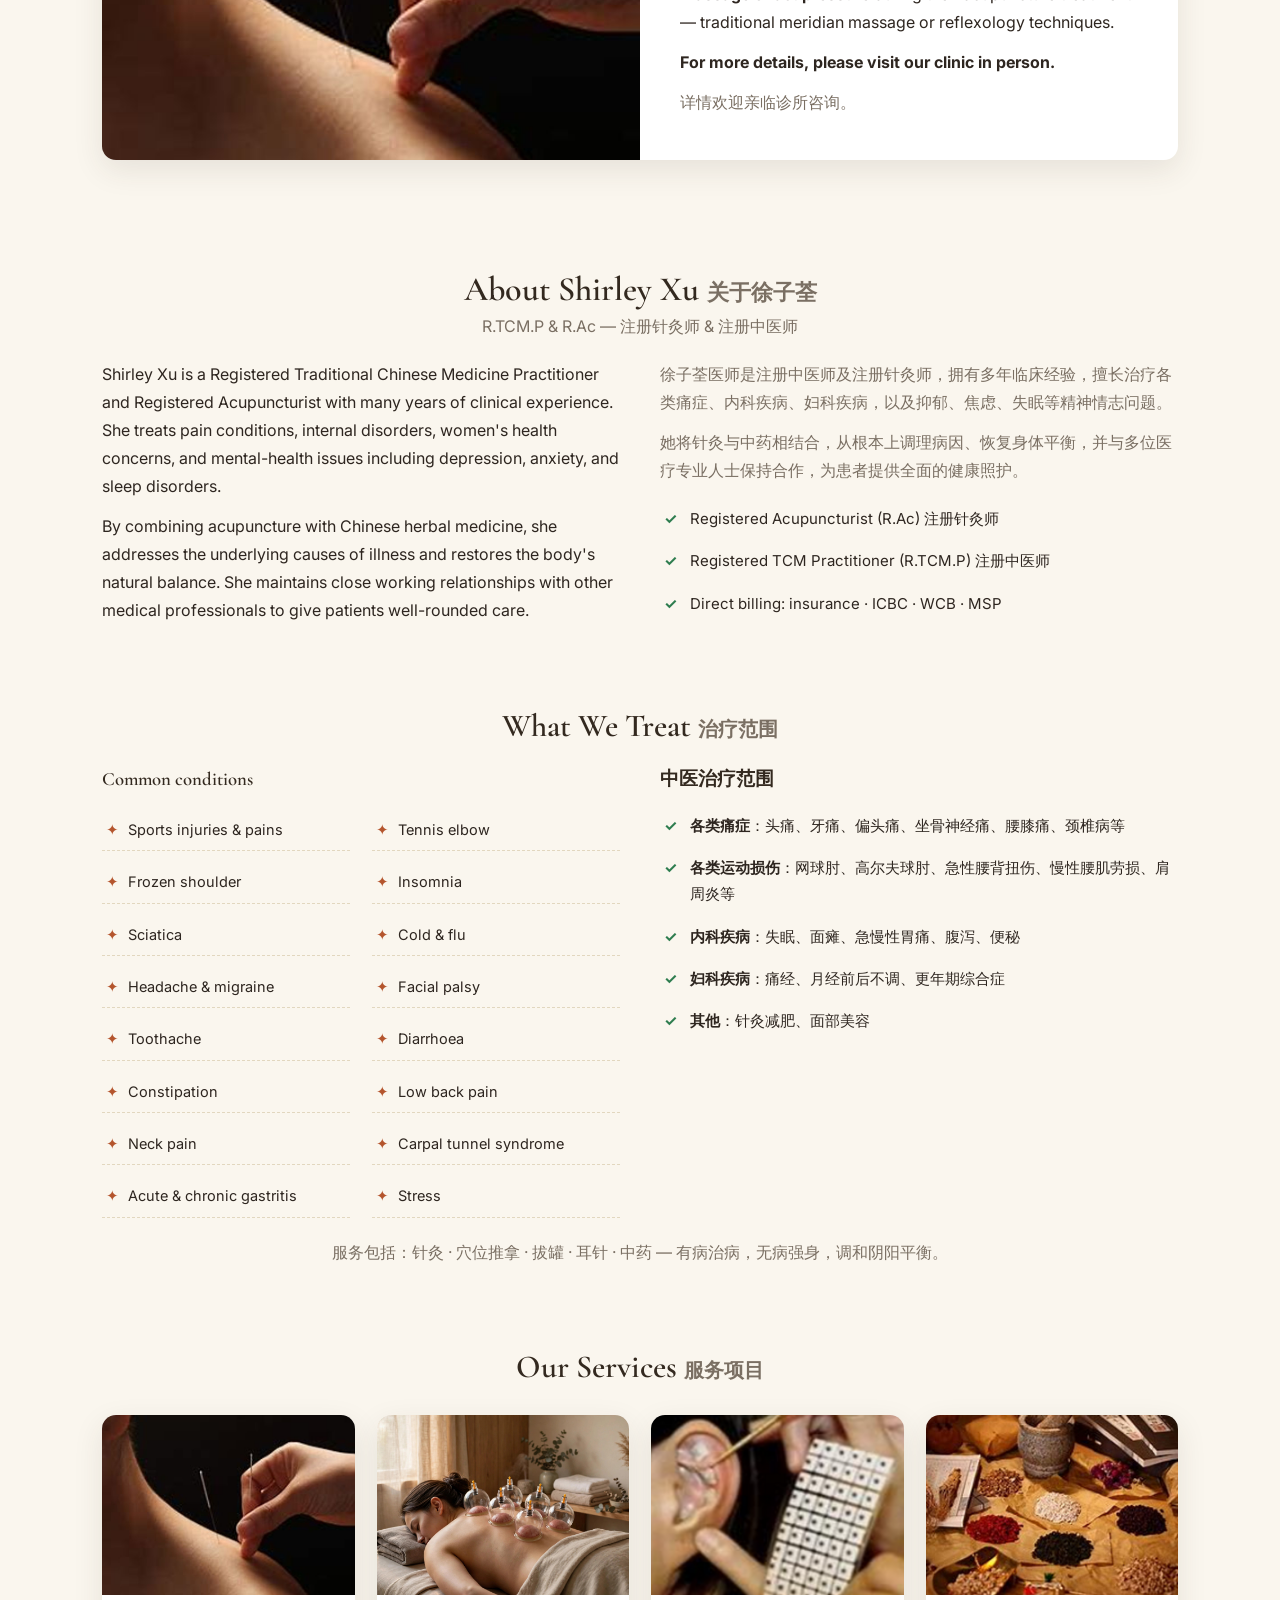
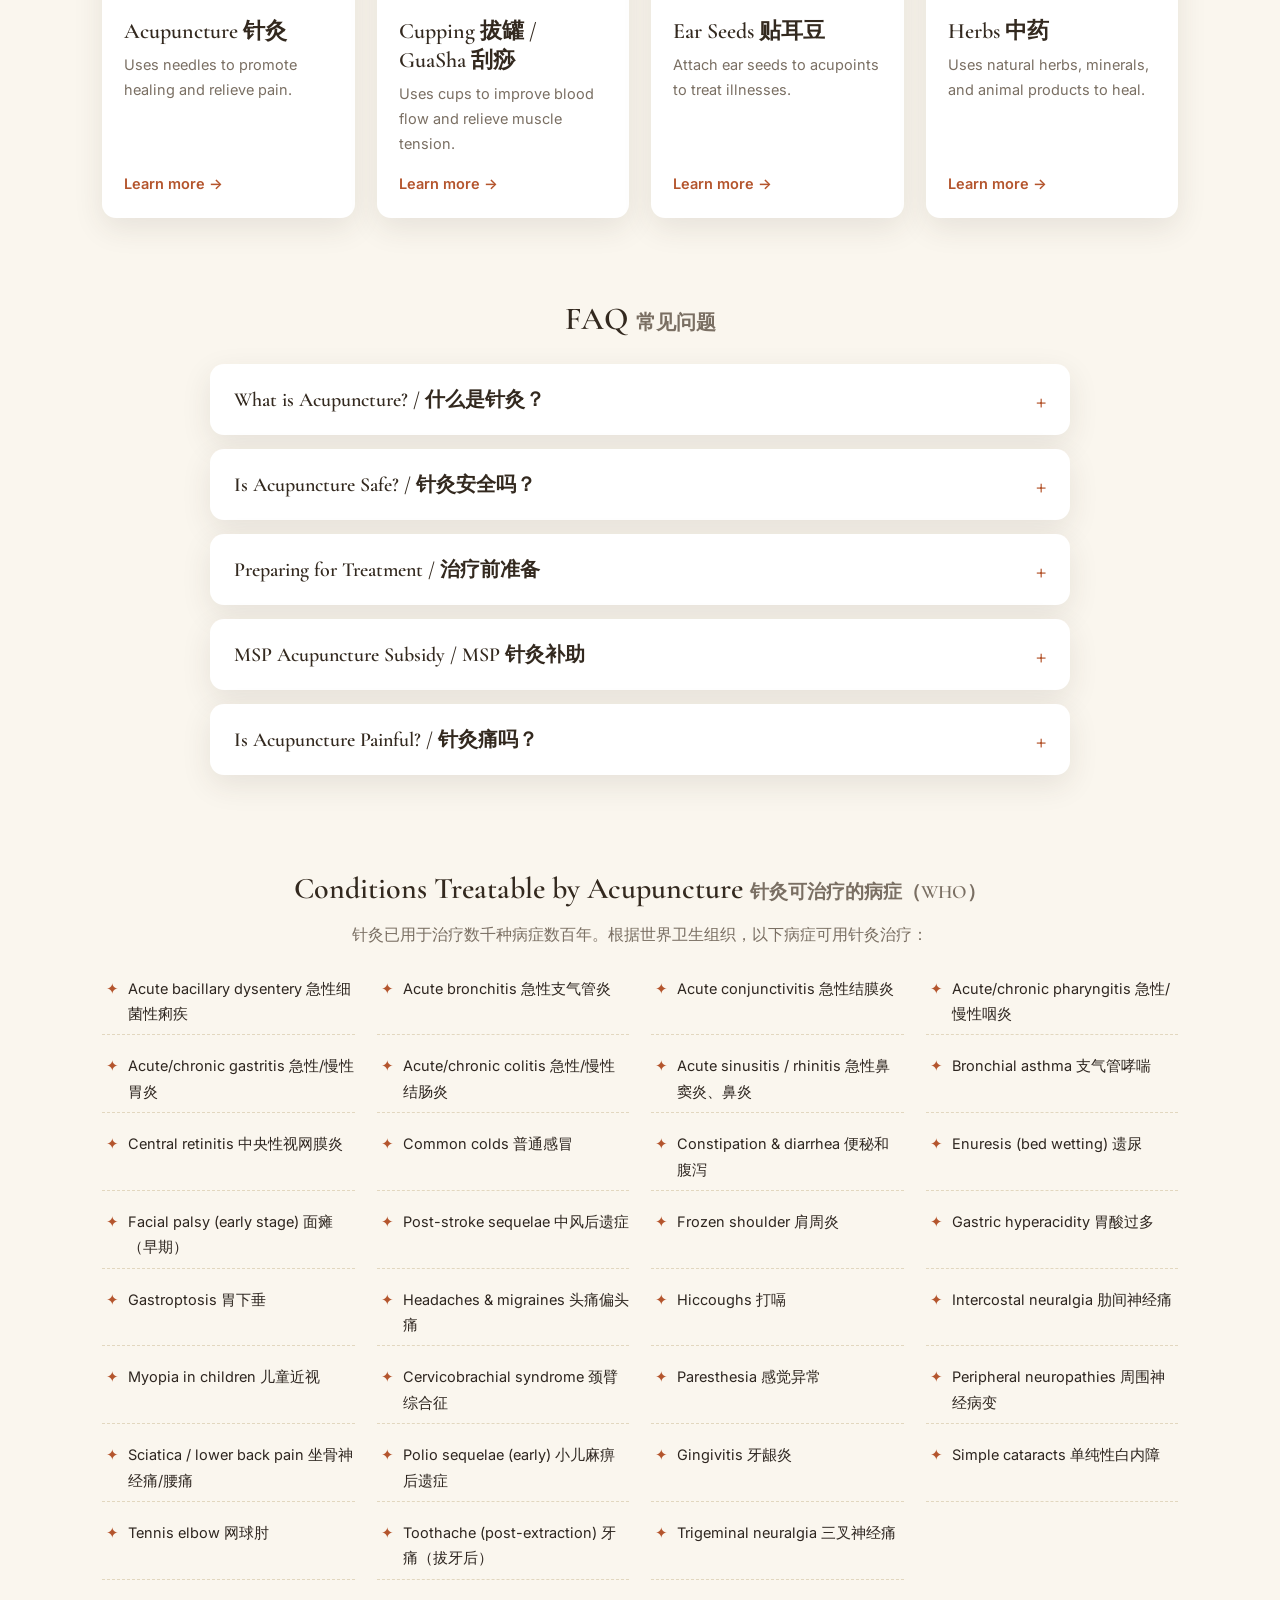
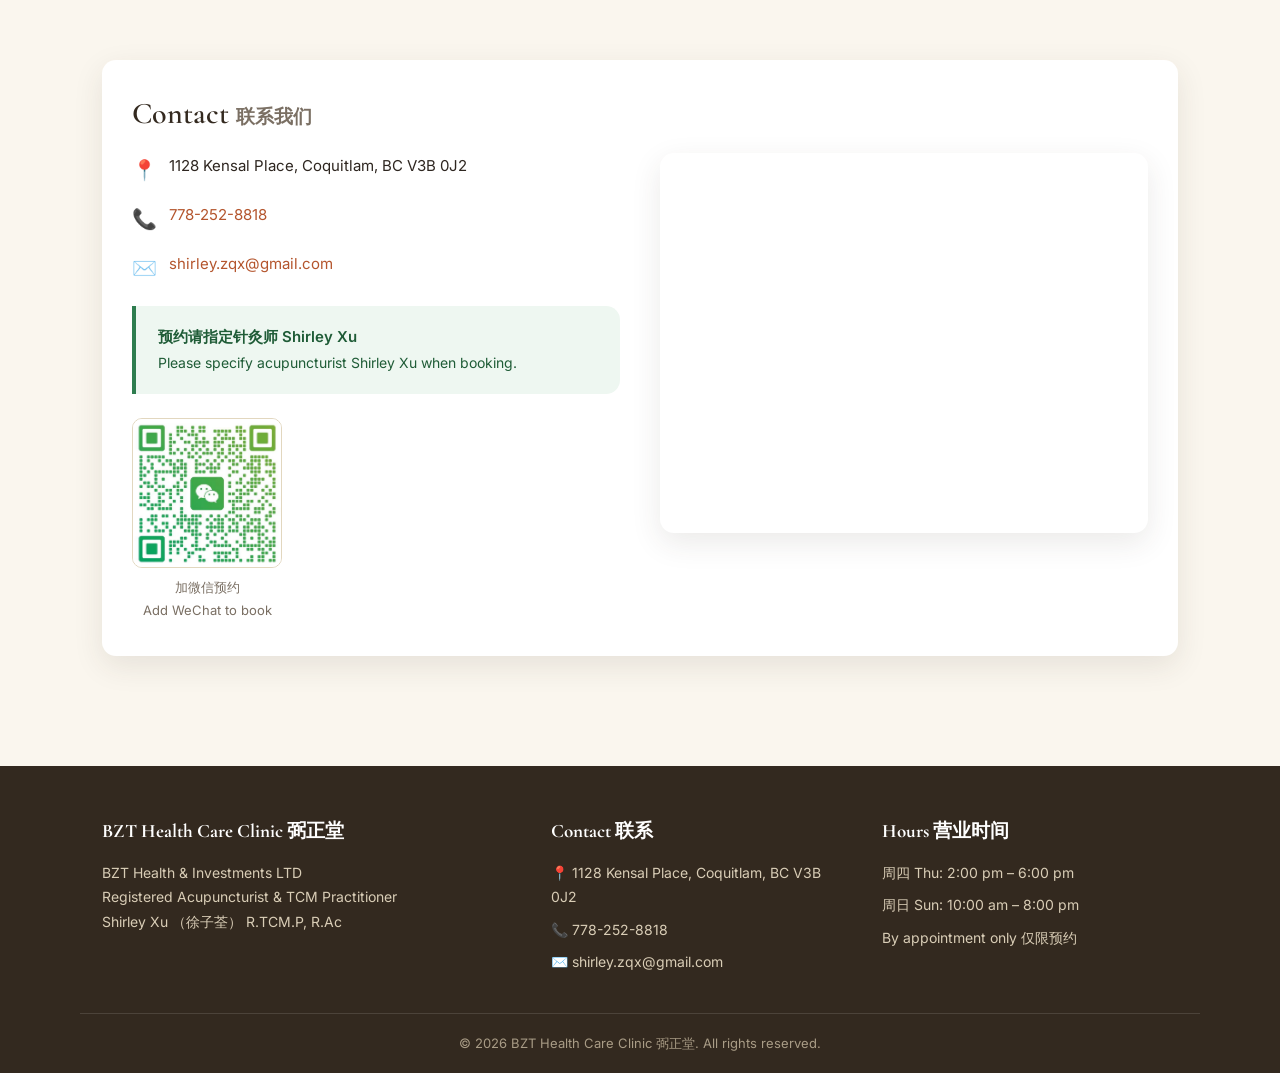
==== commit 1da1072d: "Update: WeChat QR, 8折 beauty package, FormSubmit encrypted endpoint" ====
--- a/index.html
+++ b/index.html
@@ -222,7 +222,7 @@
           <div class="contact-row"><span class="icon">✉️</span><a href="mailto:shirley.zqx@gmail.com">shirley.zqx@gmail.com</a></div>
           <div class="alert-green mt-3">预约请指定针灸师 Shirley Xu<br><span style="font-weight:400;font-size:14px">Please specify acupuncturist Shirley Xu when booking.</span></div>
           <div class="qr-row">
-            <div class="qr-box"><img src="images/qr-appointment.png" alt="Appointment QR code"><p>扫描QR码预约<br>Scan QR to reserve</p></div>
+            <div class="qr-box"><img src="images/wechat-qr.png" alt="WeChat QR code"><p>加微信预约<br>Add WeChat to book</p></div>
           </div>
         </div>
         <div class="map-wrap" style="margin-top:0"><iframe title="Clinic map" loading="lazy" src="https://www.google.com/maps?q=1128+Kensal+Place,+Coquitlam,+BC+V3B+0J2&output=embed"></iframe></div>
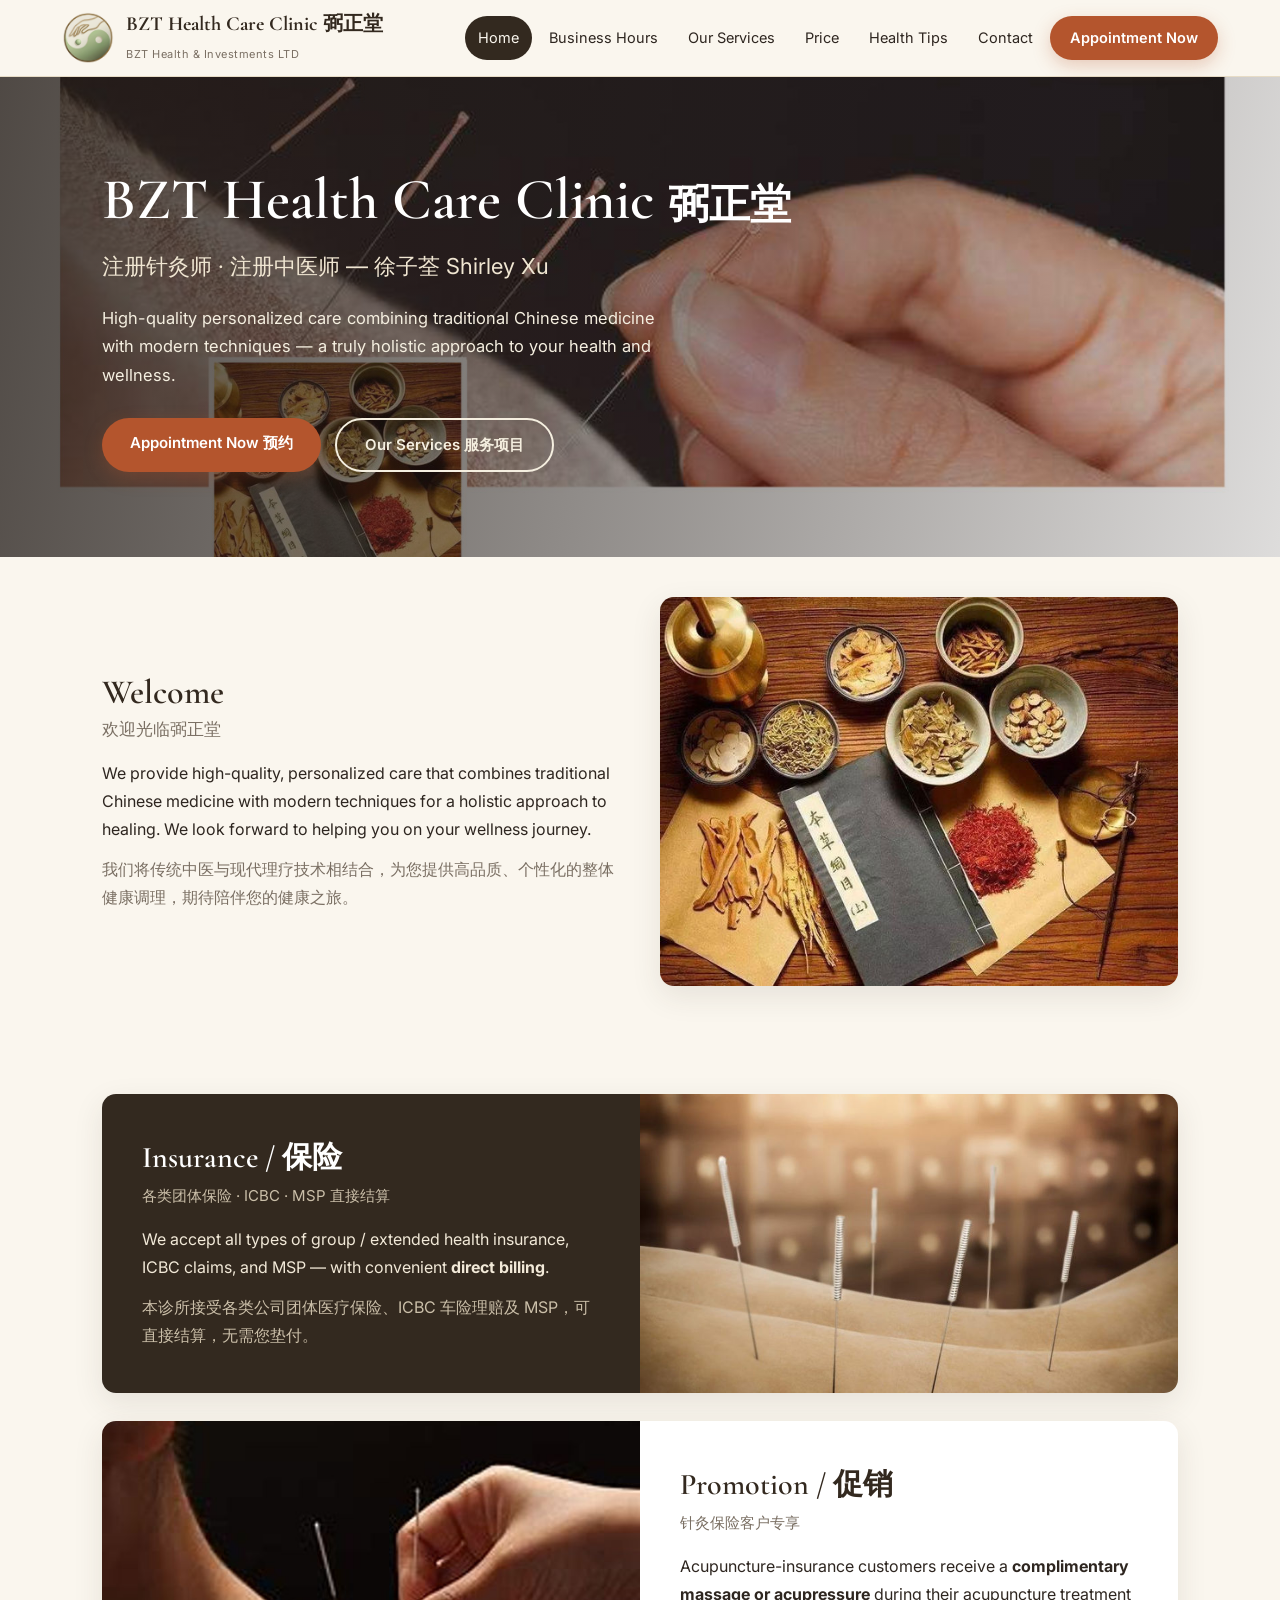
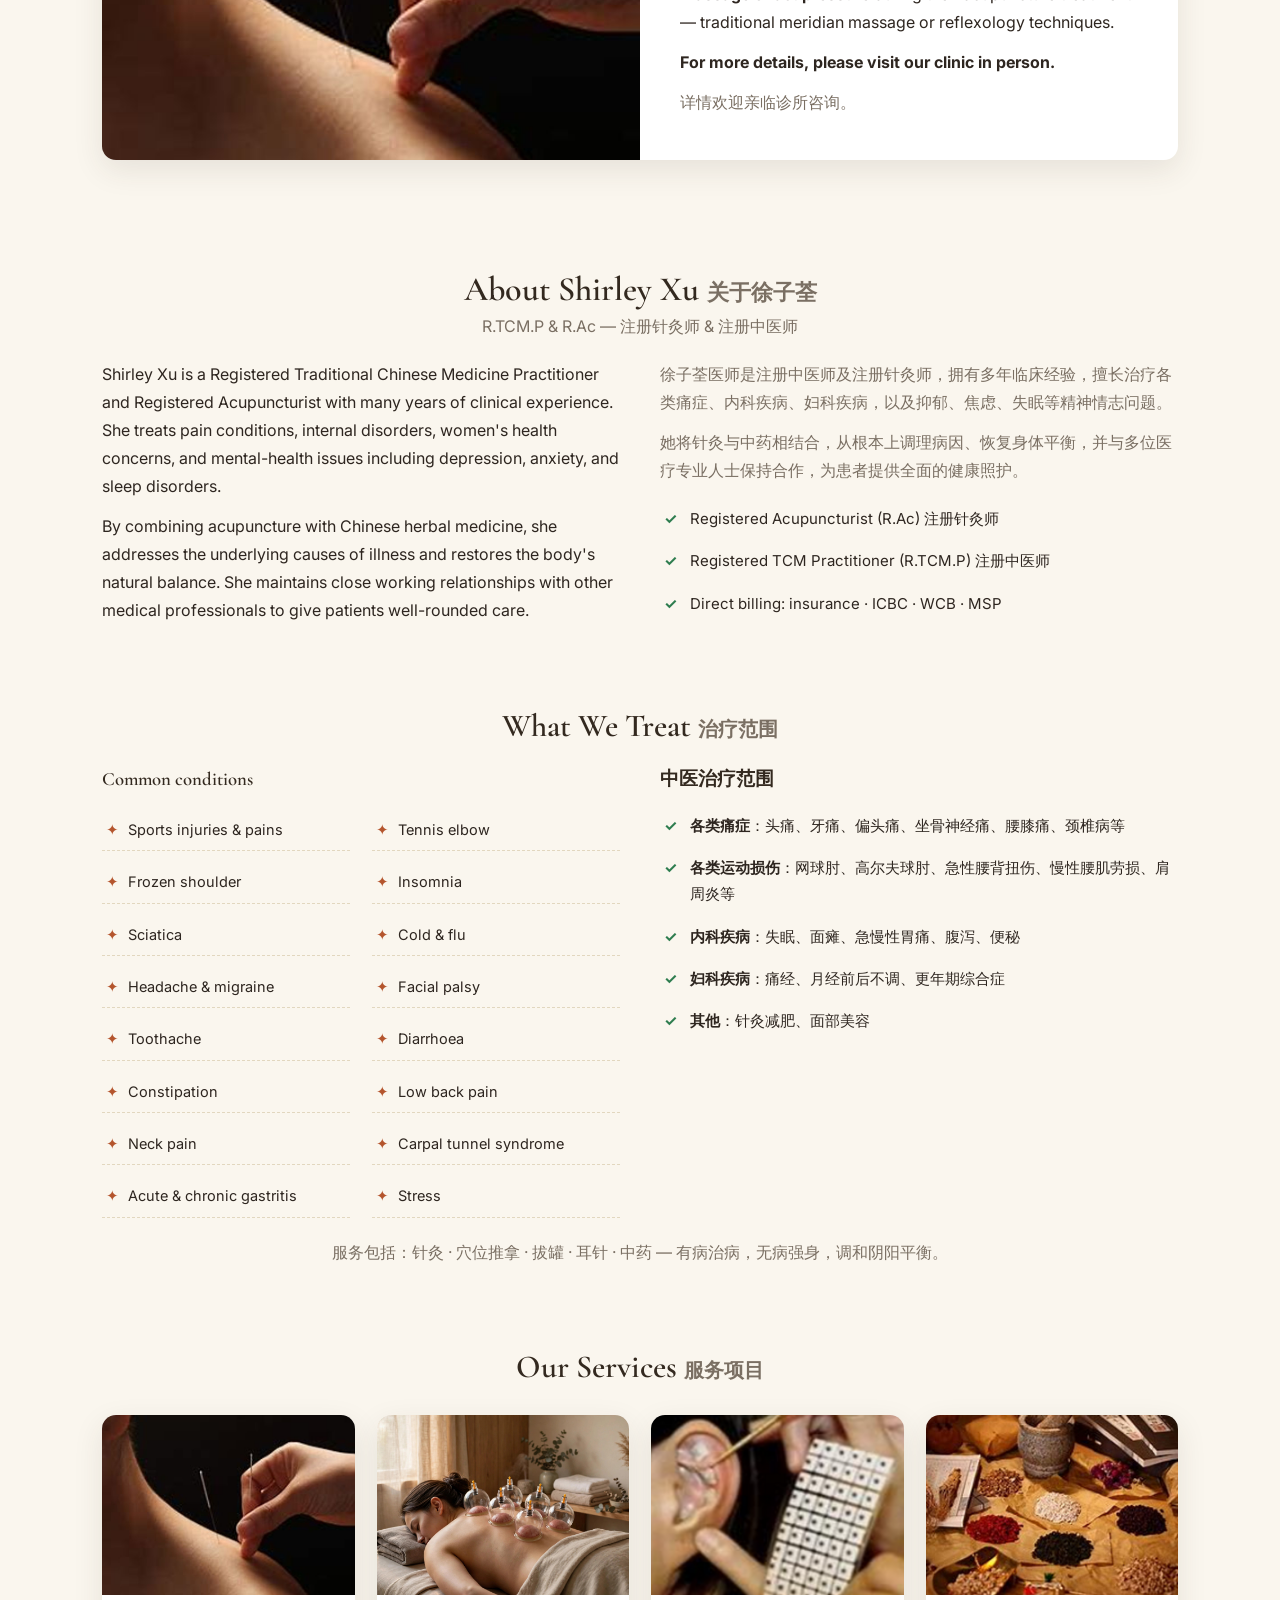
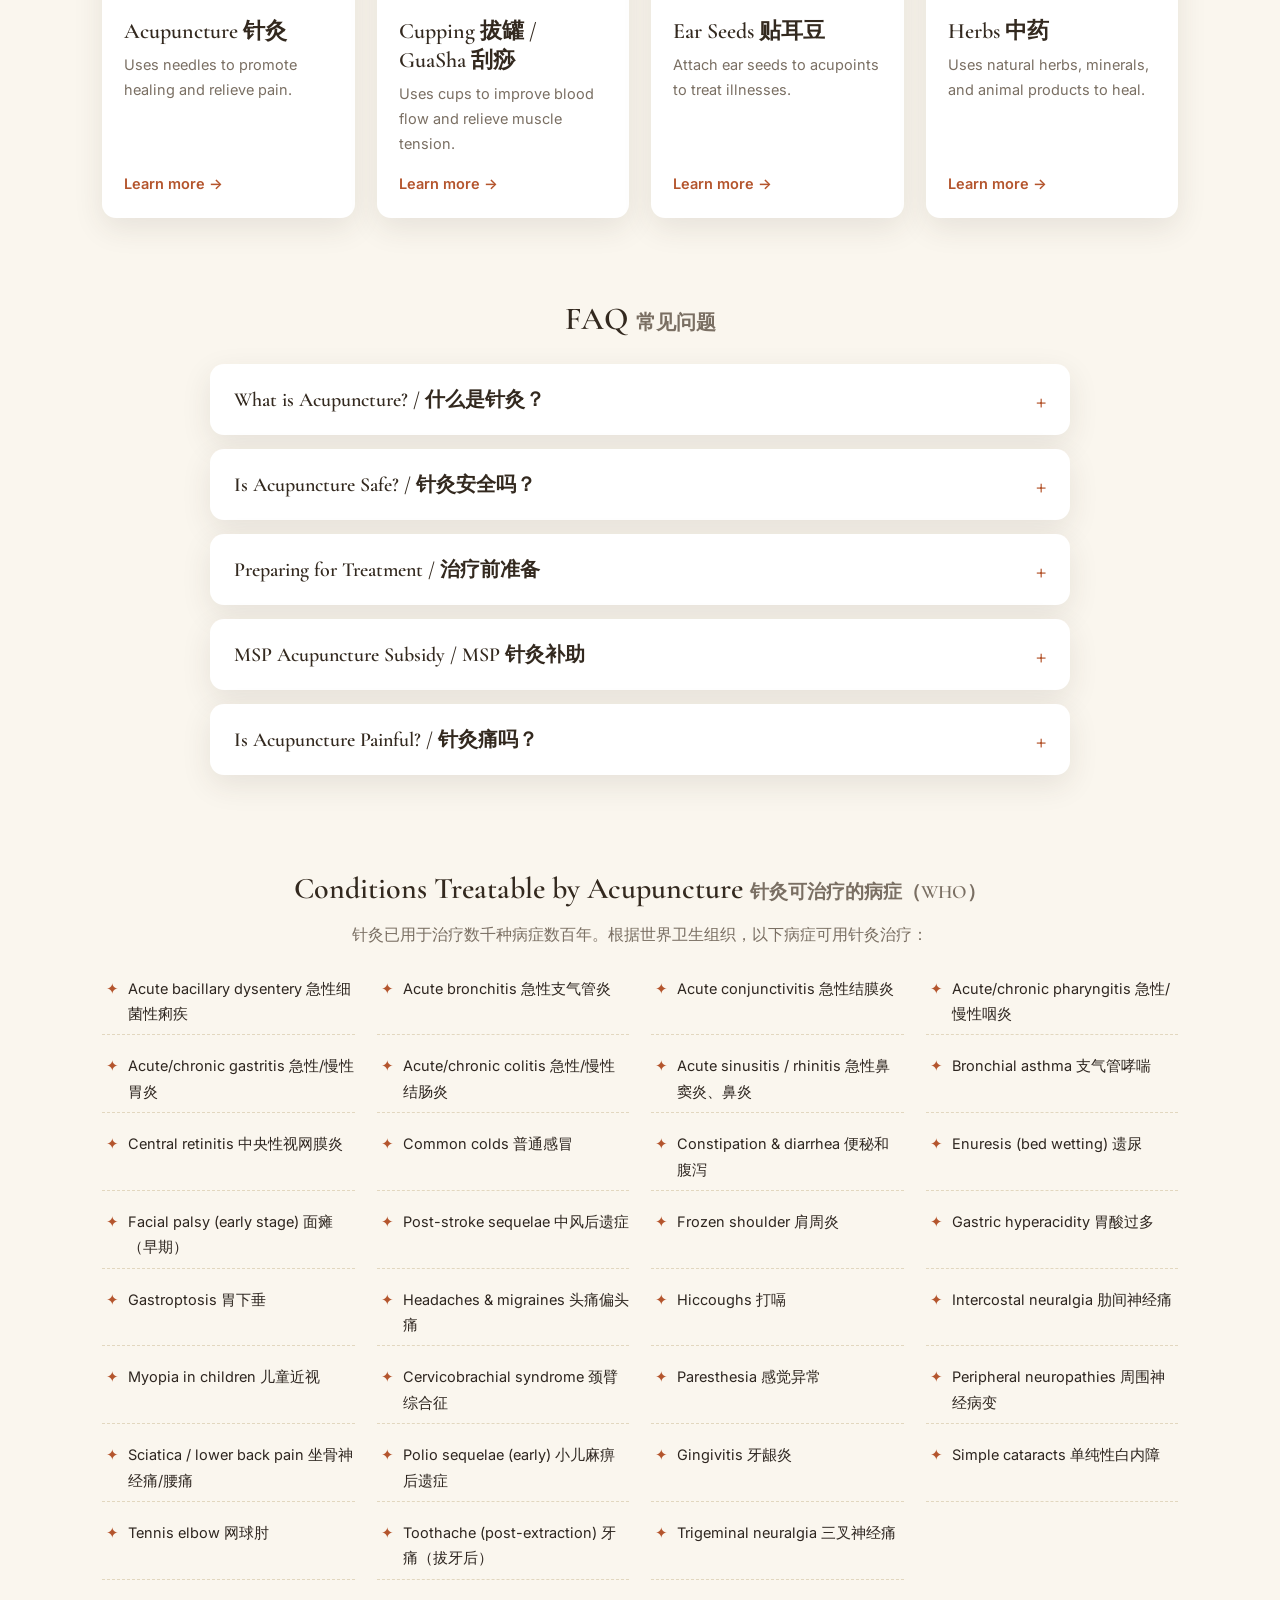
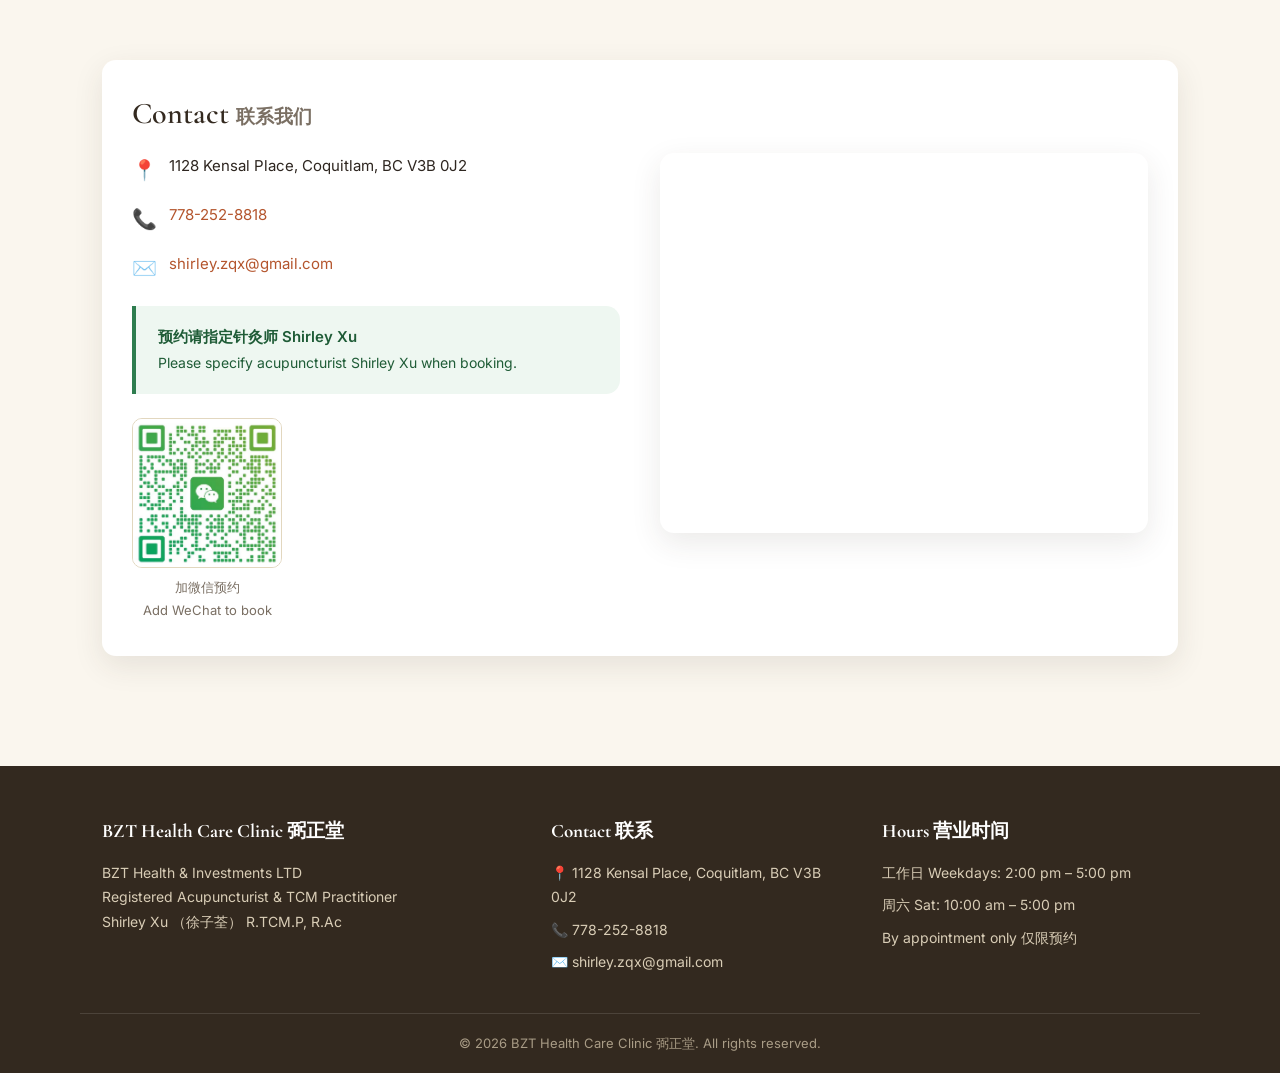
==== commit a20f0fe0: "Update business hours: weekdays 2-5pm, Saturday 10am-5pm" ====
--- a/index.html
+++ b/index.html
@@ -248,8 +248,8 @@
     <div>
       <h4>Hours 营业时间</h4>
       <ul>
-        <li>周四 Thu: 2:00 pm – 6:00 pm</li>
-        <li>周日 Sun: 10:00 am – 8:00 pm</li>
+        <li>工作日 Weekdays: 2:00 pm – 5:00 pm</li>
+        <li>周六 Sat: 10:00 am – 5:00 pm</li>
         <li>By appointment only 仅限预约</li>
       </ul>
     </div>
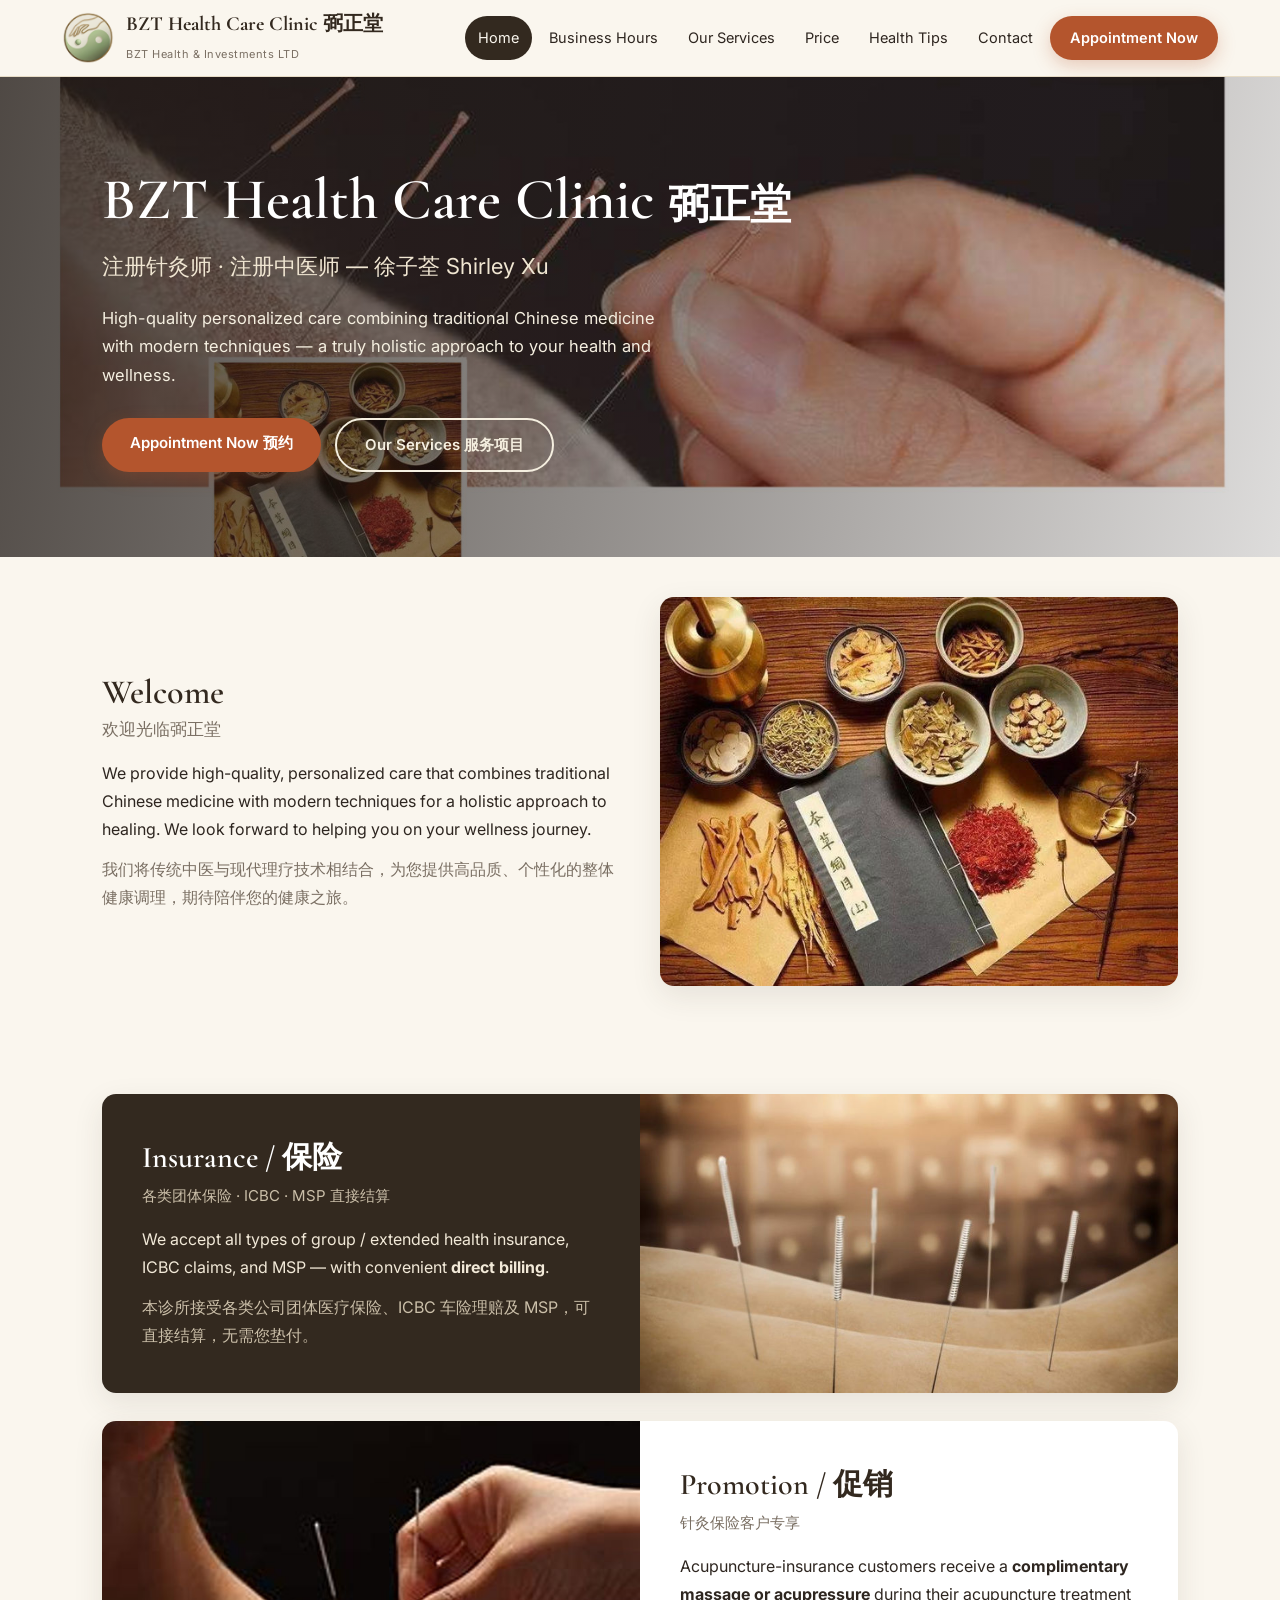
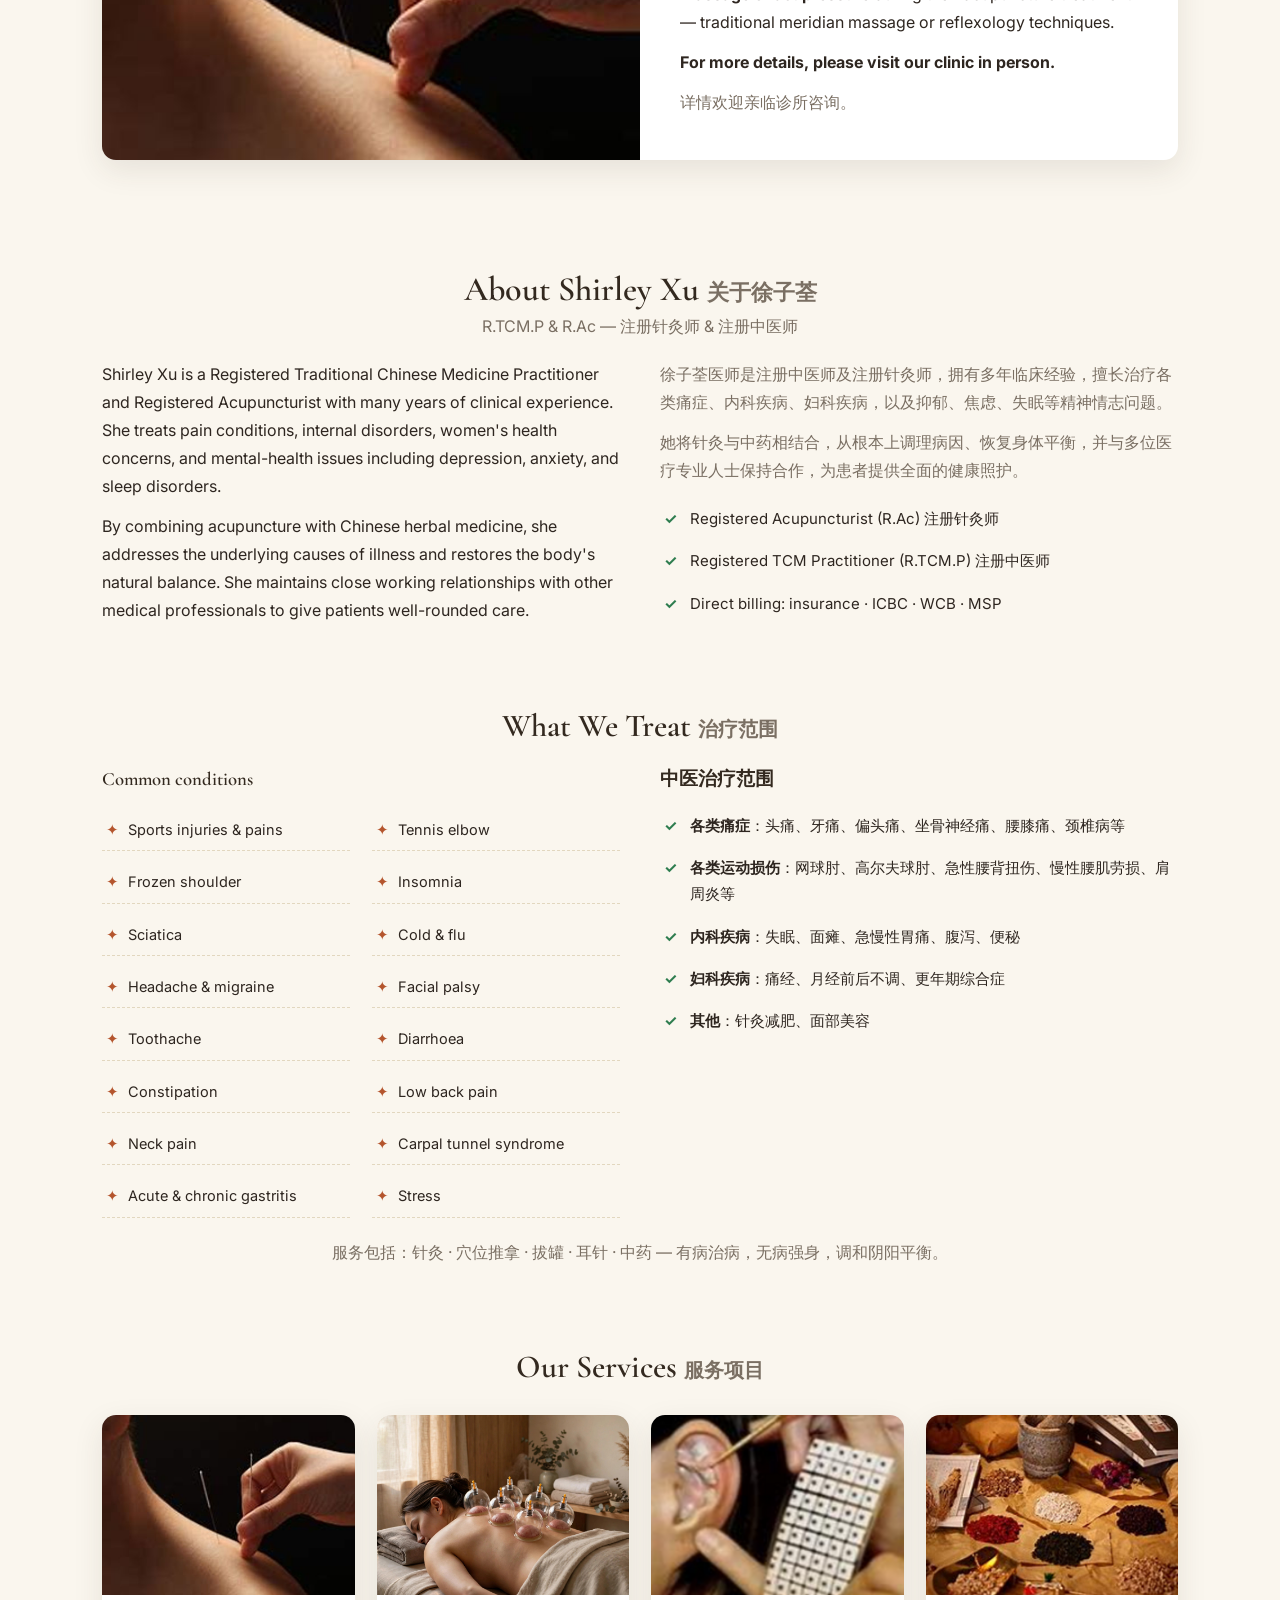
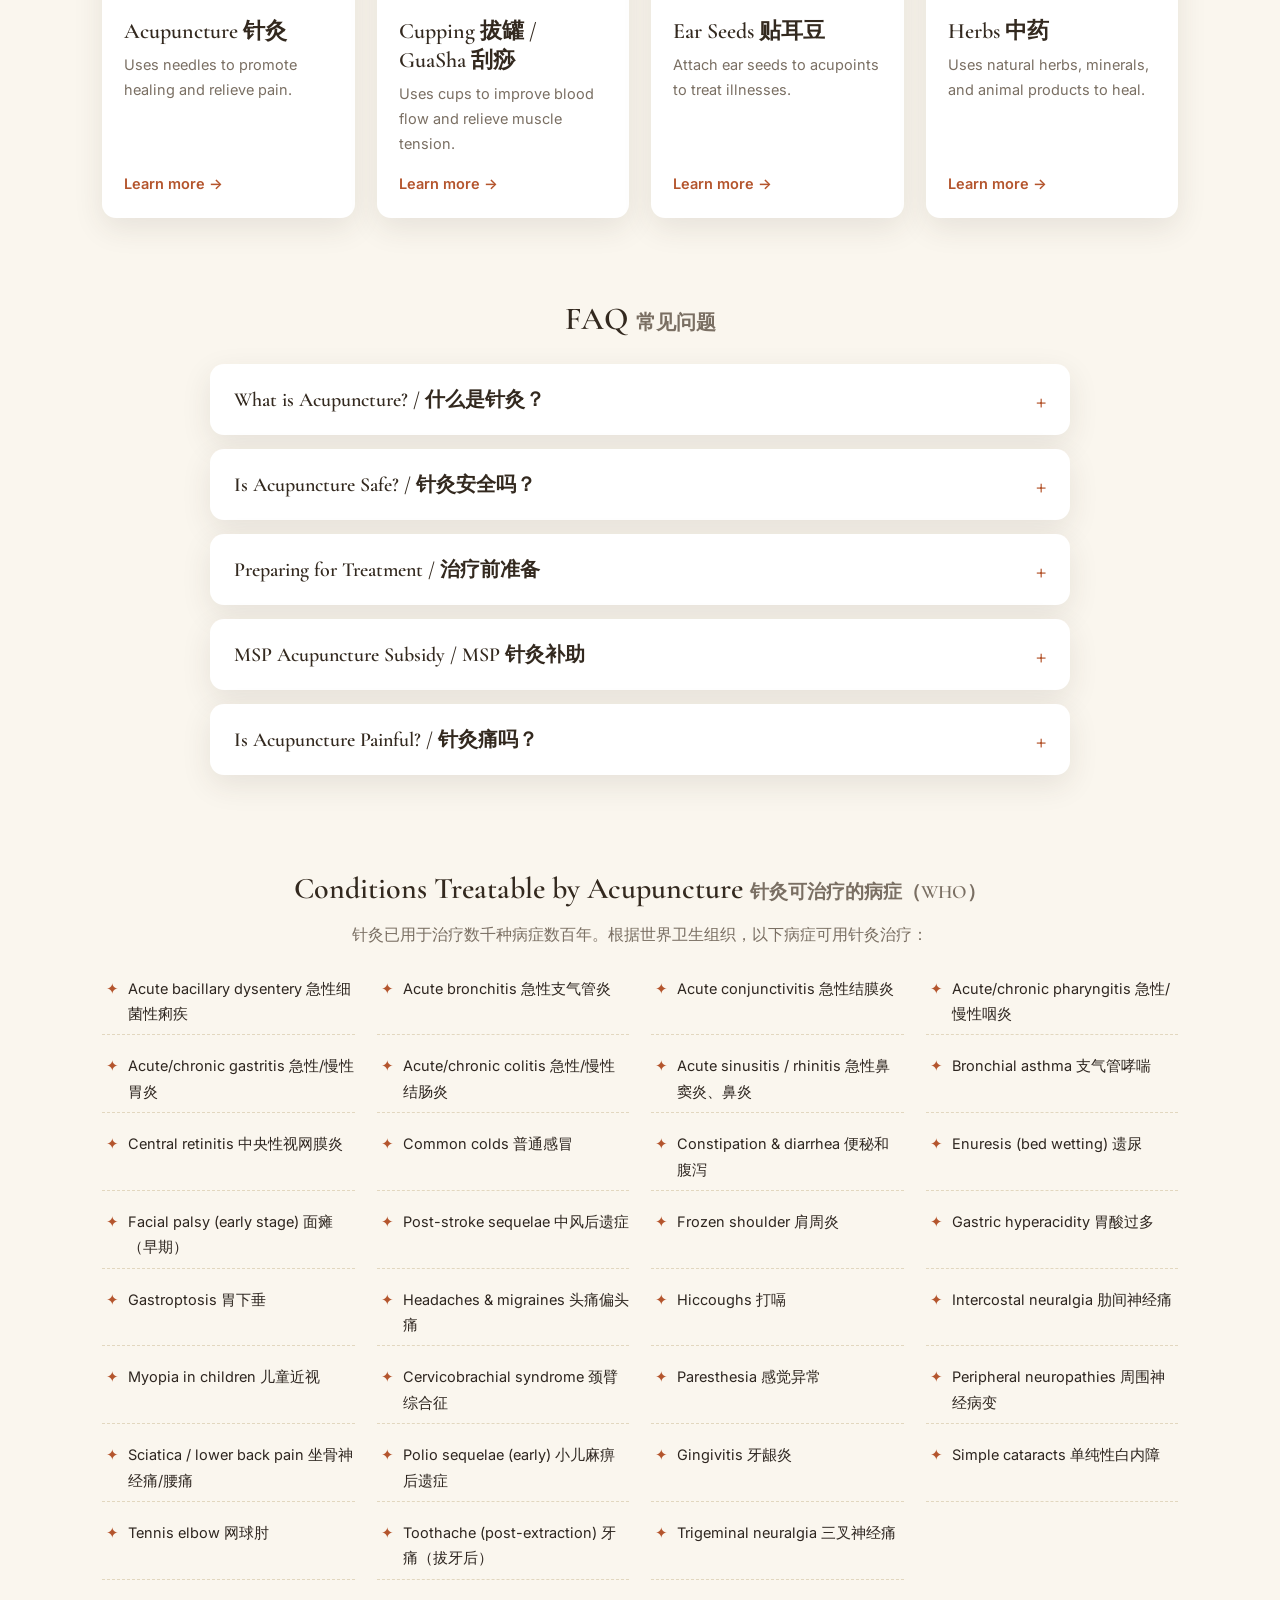
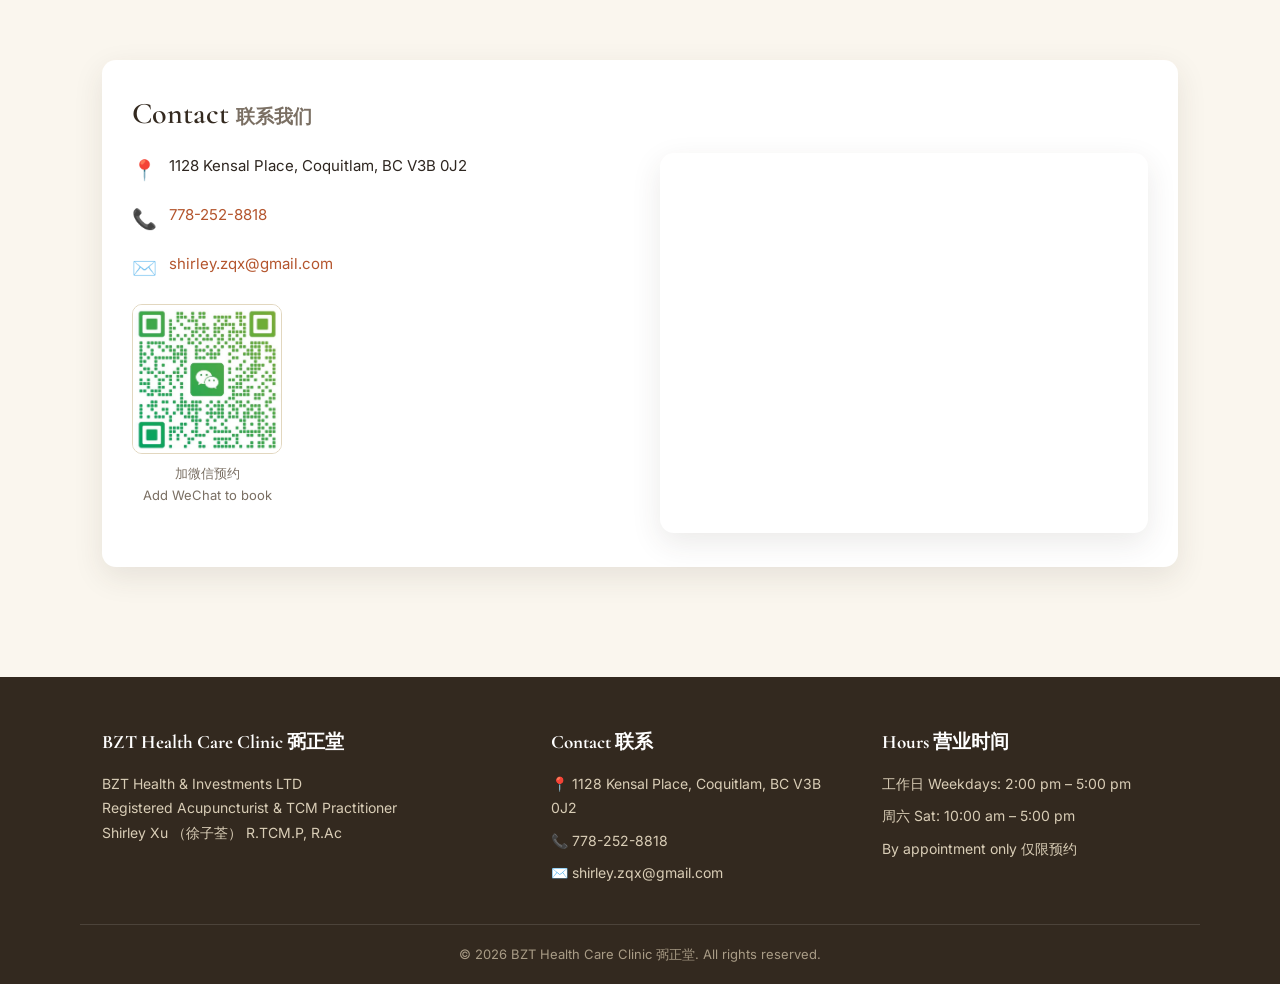
==== commit 2d9803c3: "Prices: cupping+herbs to 40CAD/30USD; remove walk-in text and Shirley Xu booking note" ====
--- a/index.html
+++ b/index.html
@@ -220,7 +220,6 @@
           <div class="contact-row"><span class="icon">📍</span><span>1128 Kensal Place, Coquitlam, BC V3B 0J2</span></div>
           <div class="contact-row"><span class="icon">📞</span><a href="tel:+17782528818">778-252-8818</a></div>
           <div class="contact-row"><span class="icon">✉️</span><a href="mailto:shirley.zqx@gmail.com">shirley.zqx@gmail.com</a></div>
-          <div class="alert-green mt-3">预约请指定针灸师 Shirley Xu<br><span style="font-weight:400;font-size:14px">Please specify acupuncturist Shirley Xu when booking.</span></div>
           <div class="qr-row">
             <div class="qr-box"><img src="images/wechat-qr.png" alt="WeChat QR code"><p>加微信预约<br>Add WeChat to book</p></div>
           </div>
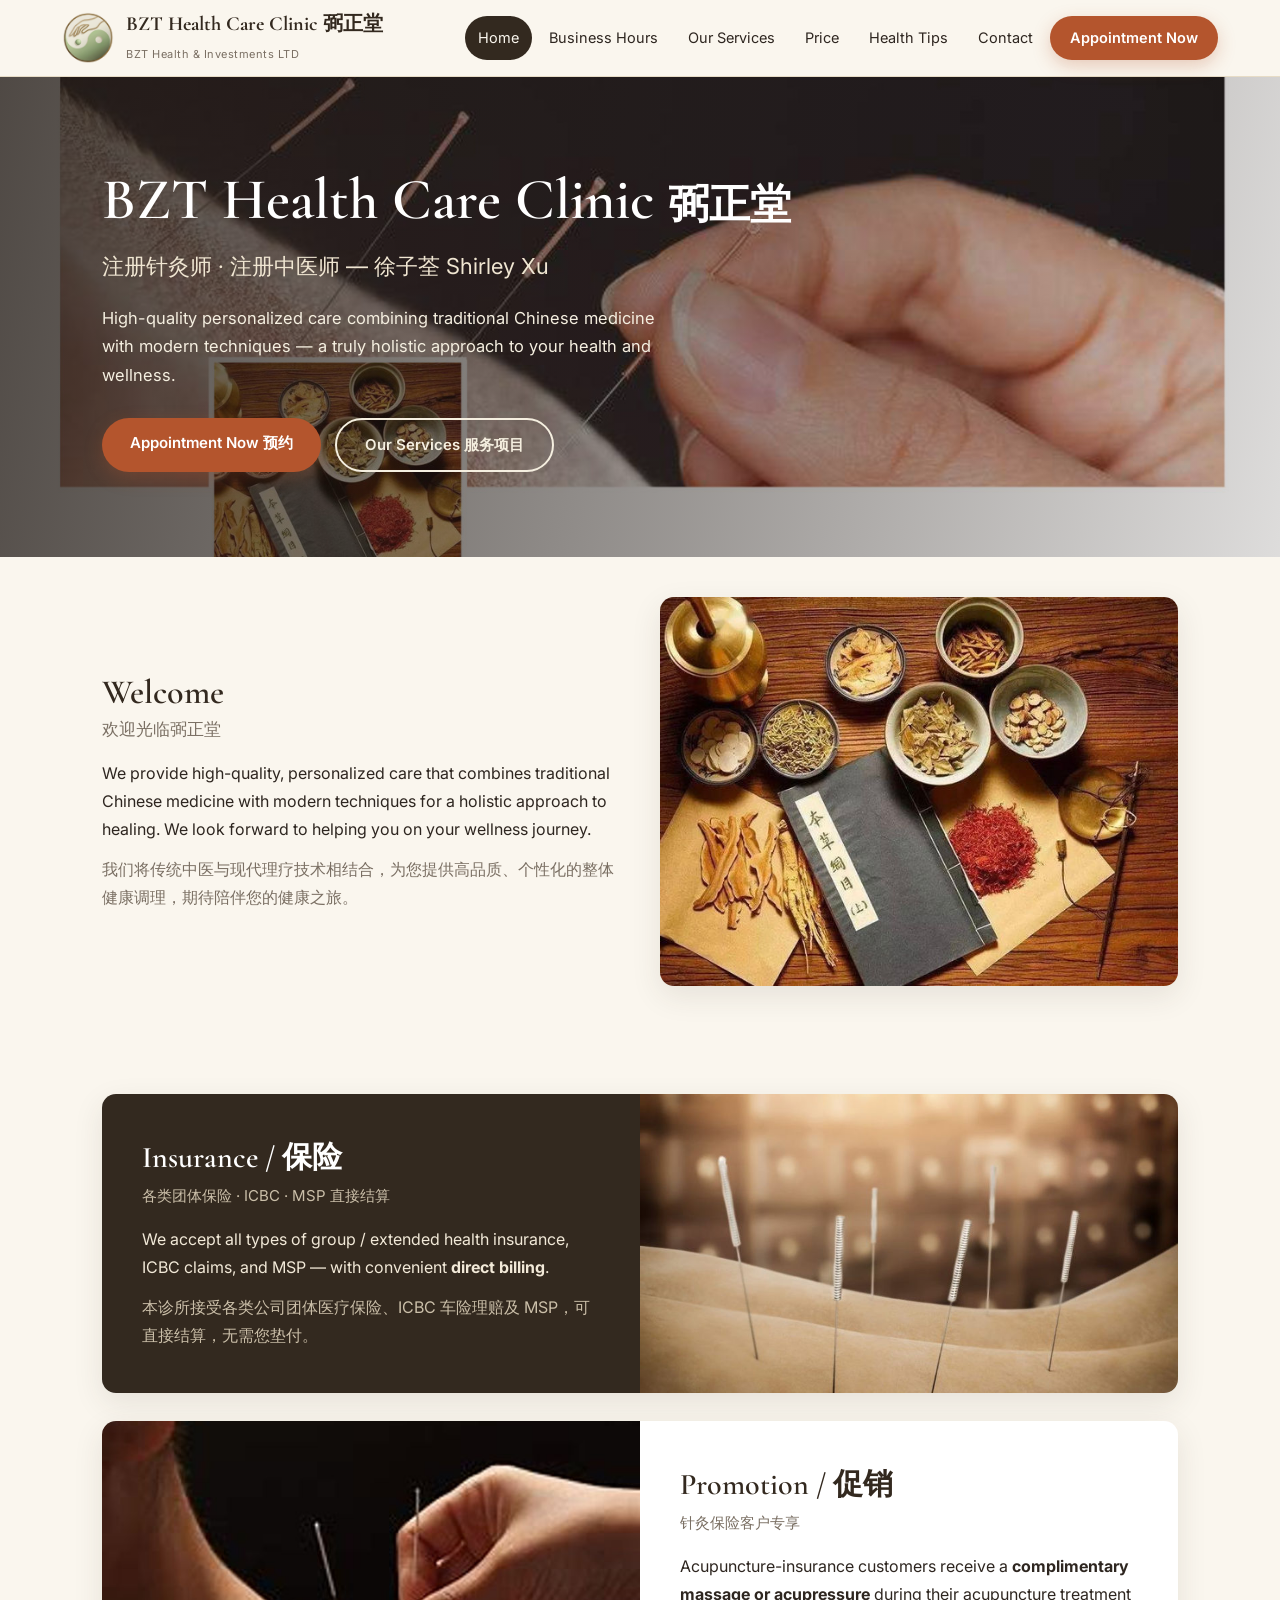
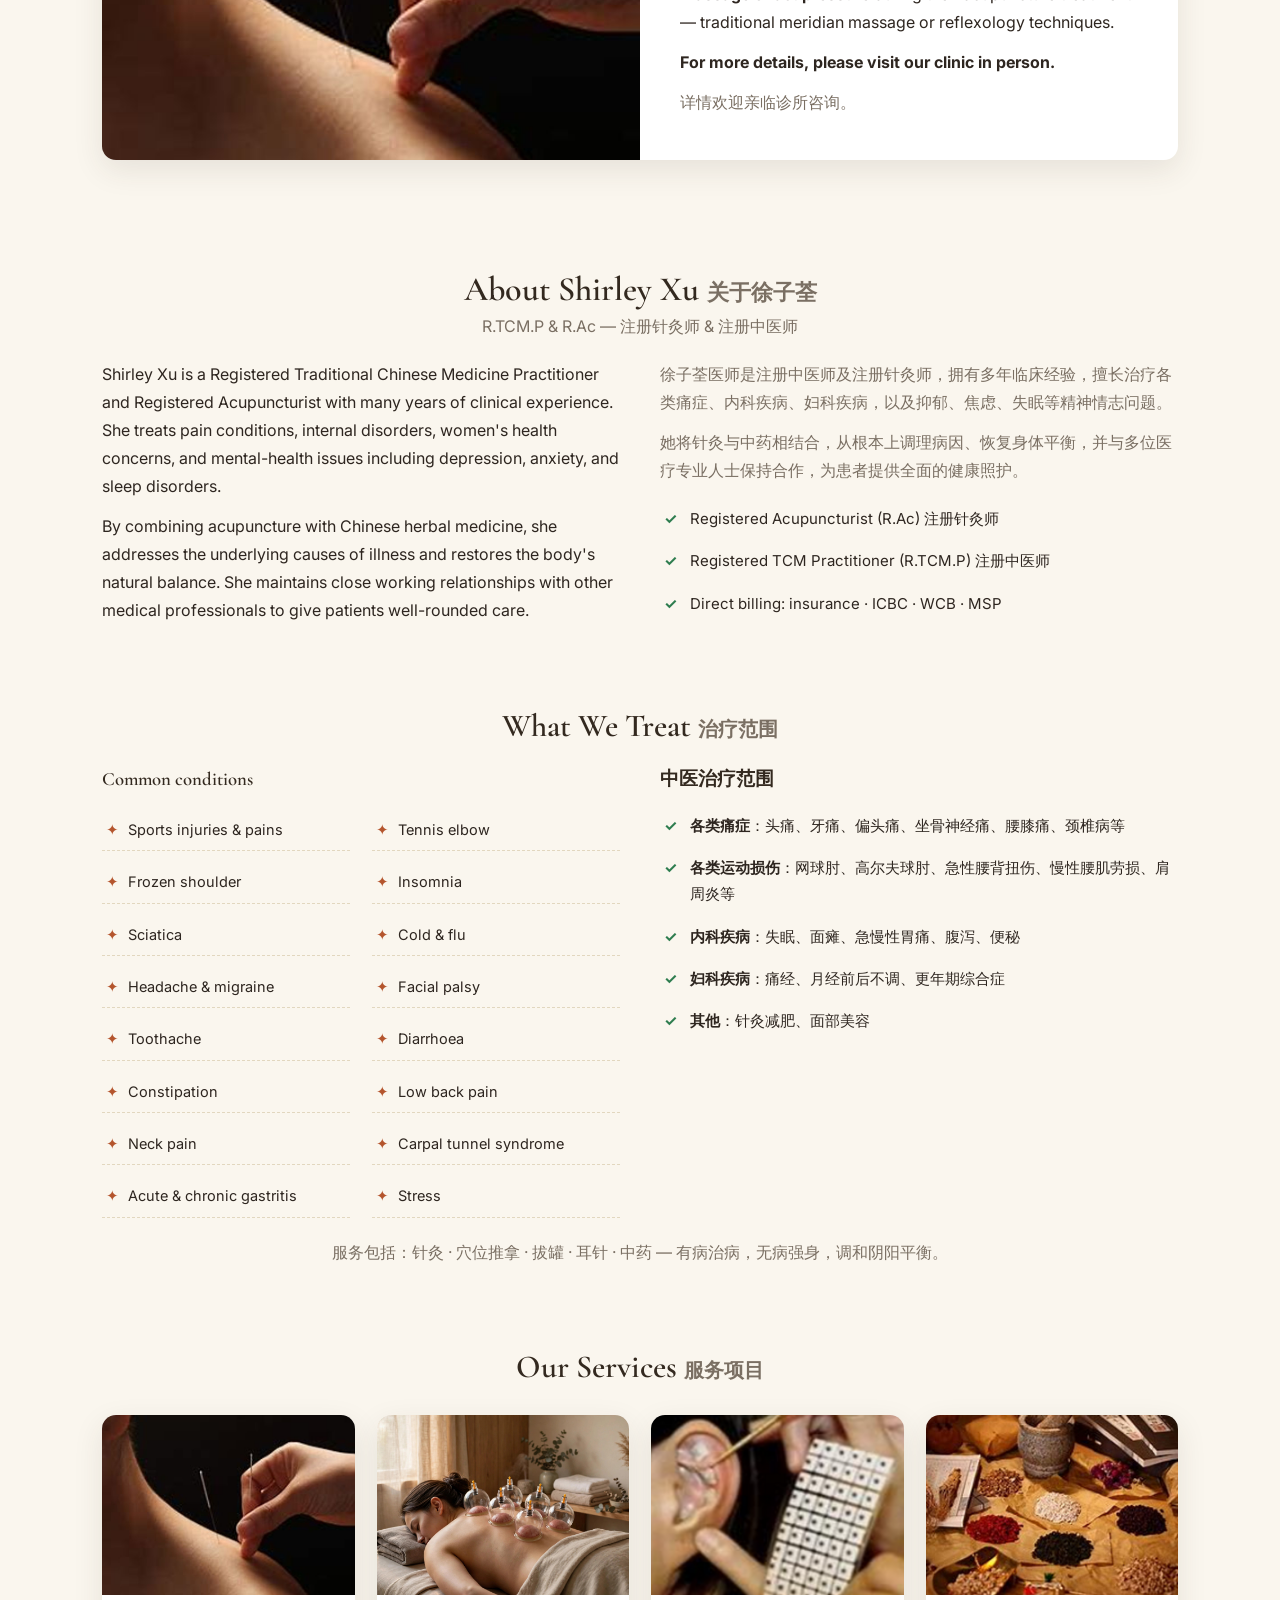
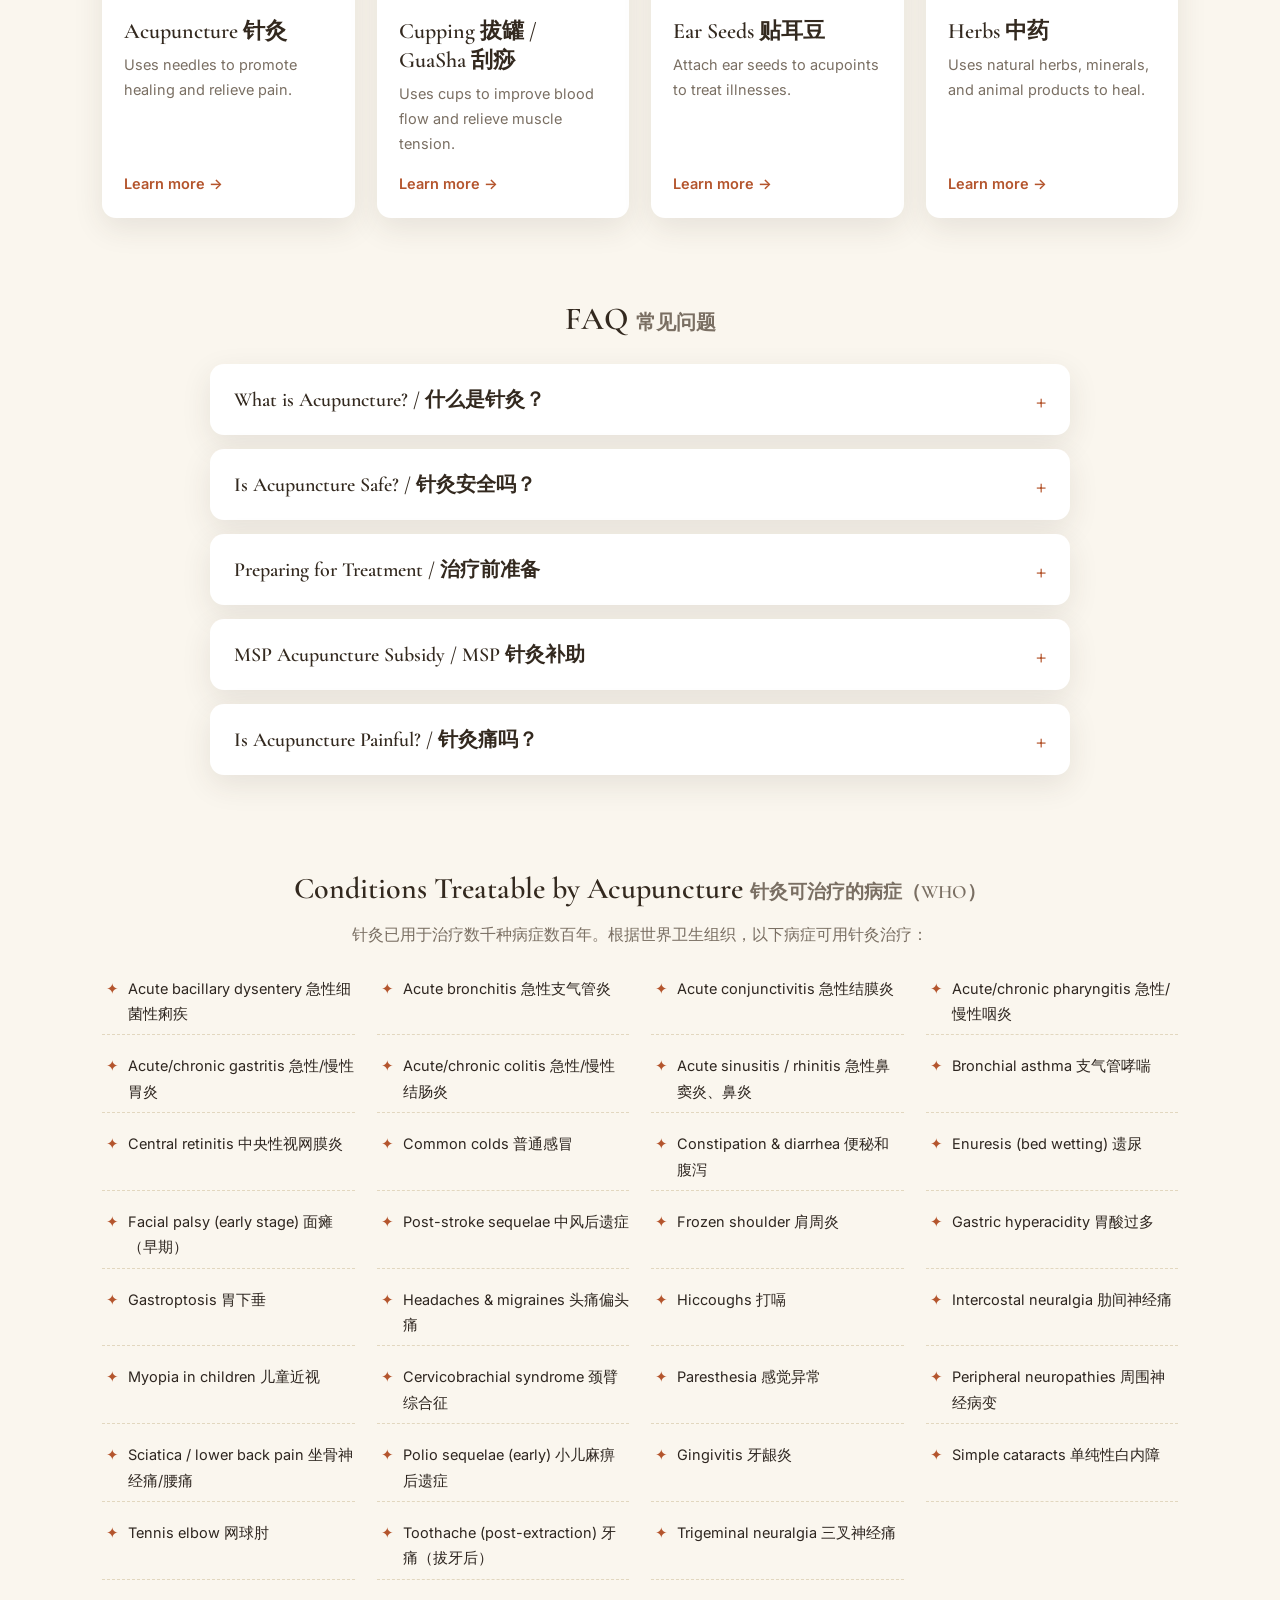
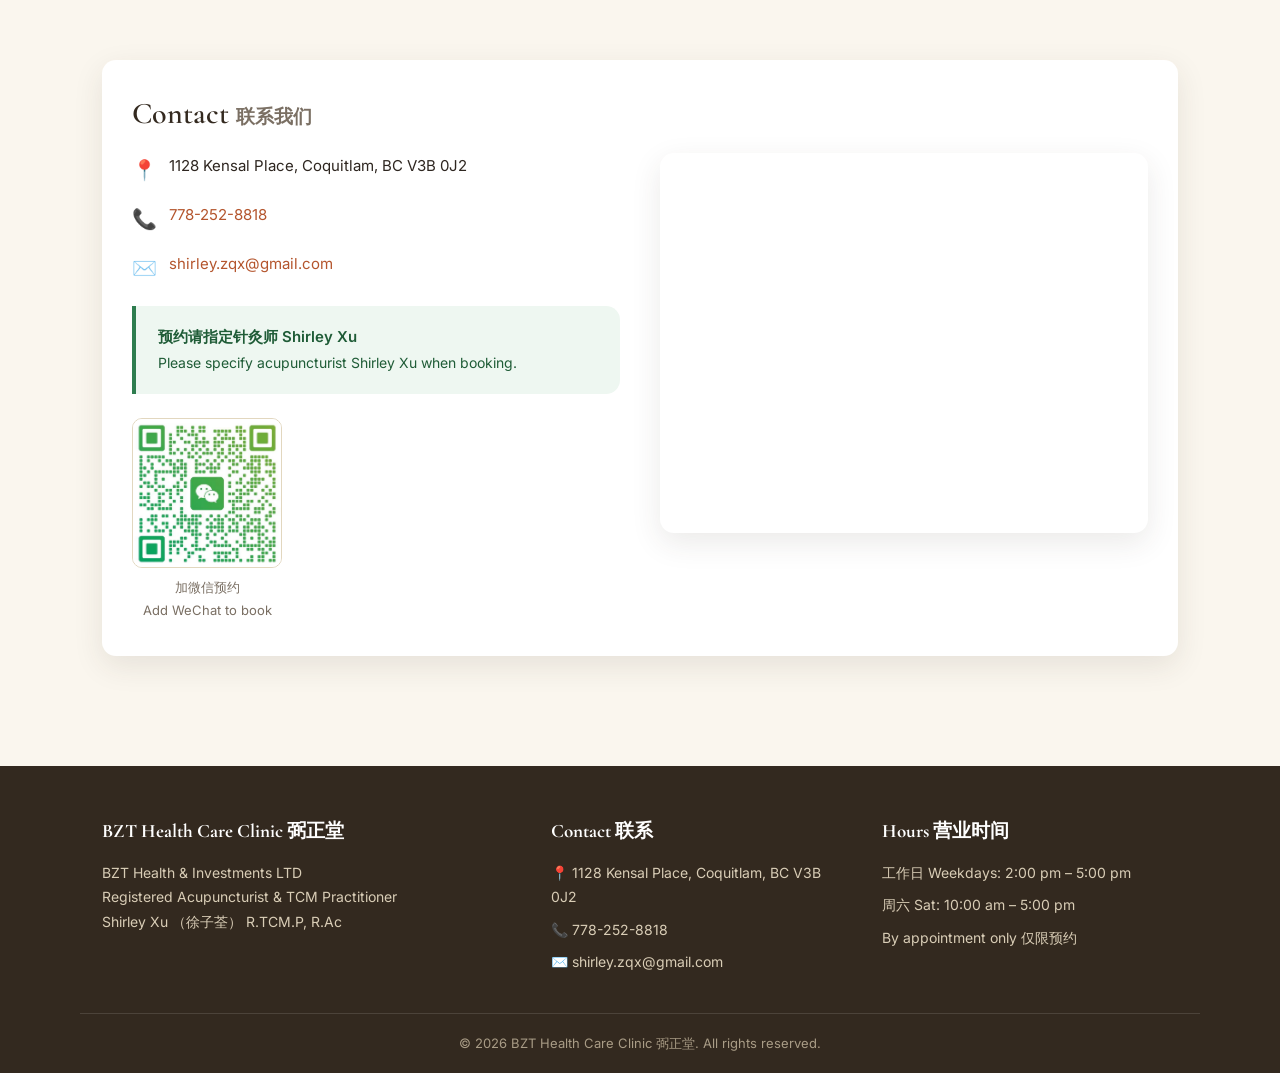
==== commit 0b4e3557: "Restore Shirley Xu booking note on index, hours and contact pages" ====
--- a/index.html
+++ b/index.html
@@ -220,6 +220,7 @@
           <div class="contact-row"><span class="icon">📍</span><span>1128 Kensal Place, Coquitlam, BC V3B 0J2</span></div>
           <div class="contact-row"><span class="icon">📞</span><a href="tel:+17782528818">778-252-8818</a></div>
           <div class="contact-row"><span class="icon">✉️</span><a href="mailto:shirley.zqx@gmail.com">shirley.zqx@gmail.com</a></div>
+          <div class="alert-green mt-3">预约请指定针灸师 Shirley Xu<br><span style="font-weight:400;font-size:14px">Please specify acupuncturist Shirley Xu when booking.</span></div>
           <div class="qr-row">
             <div class="qr-box"><img src="images/wechat-qr.png" alt="WeChat QR code"><p>加微信预约<br>Add WeChat to book</p></div>
           </div>
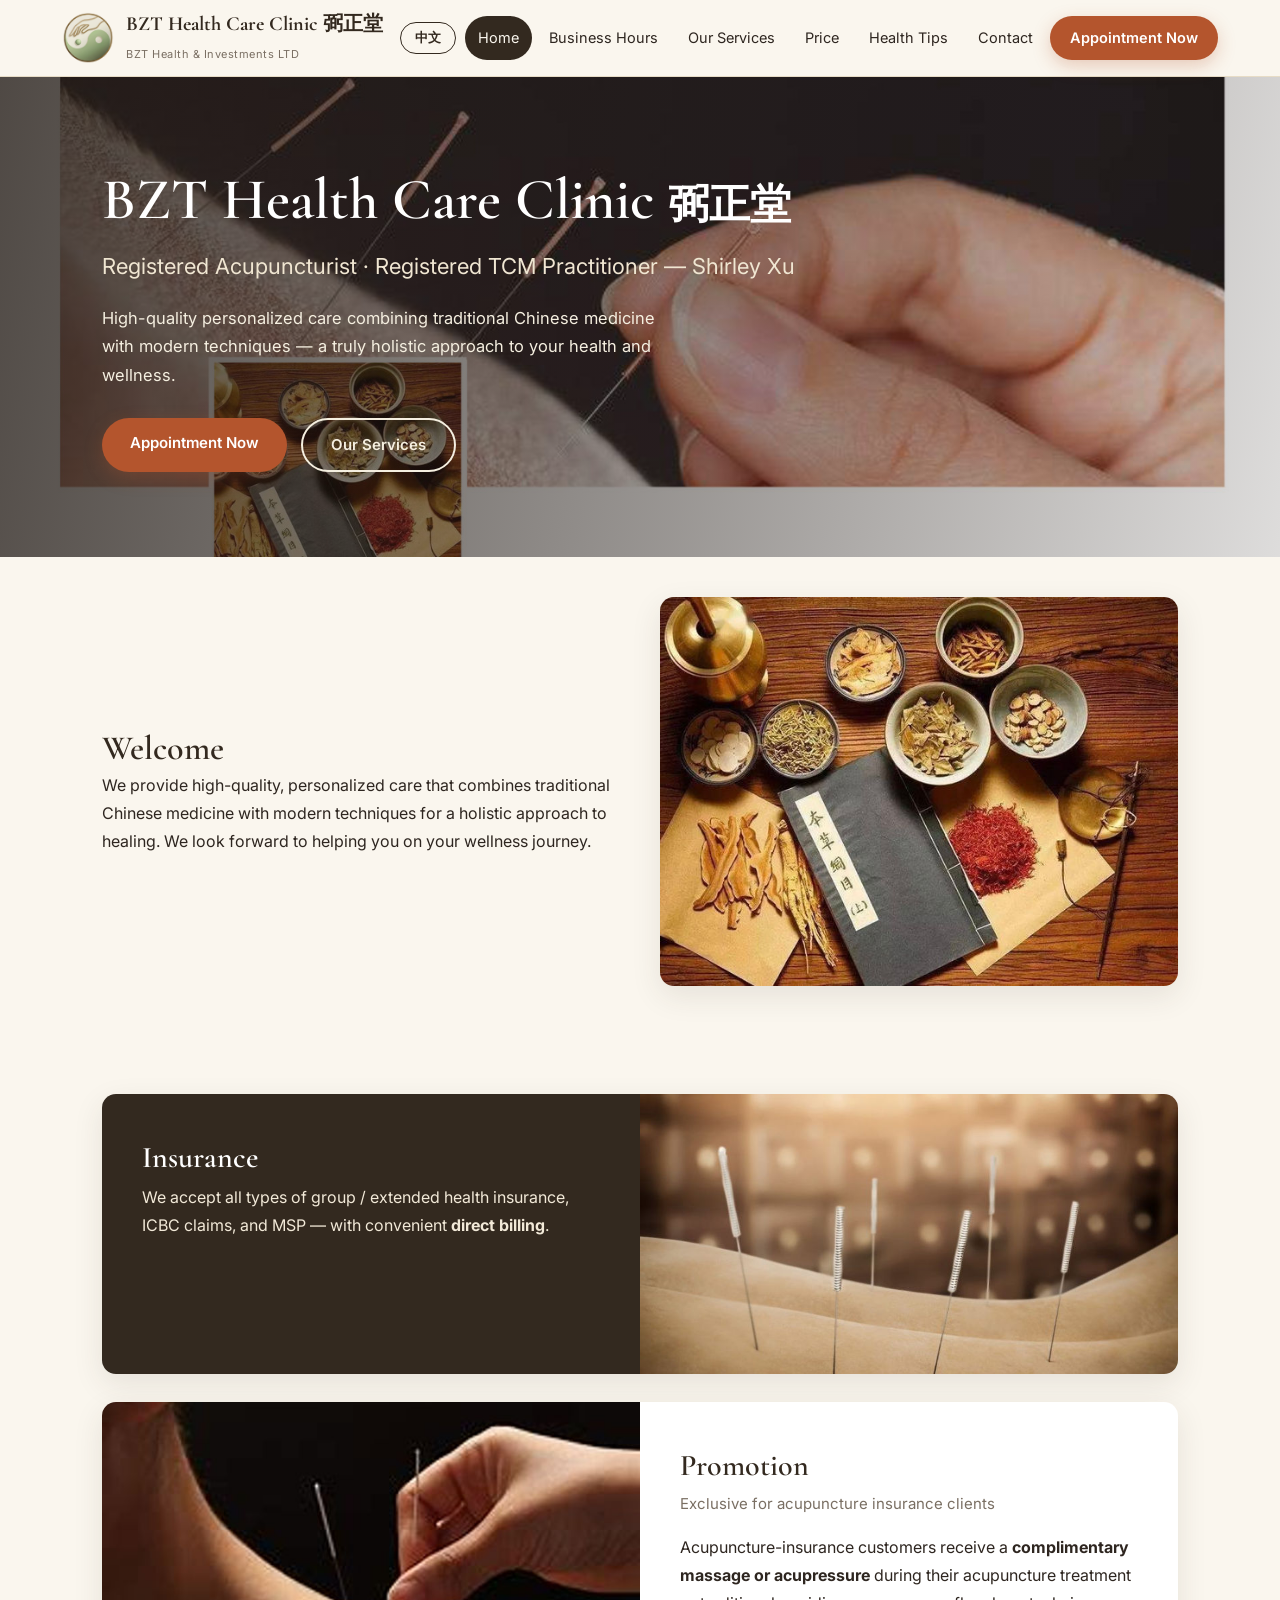
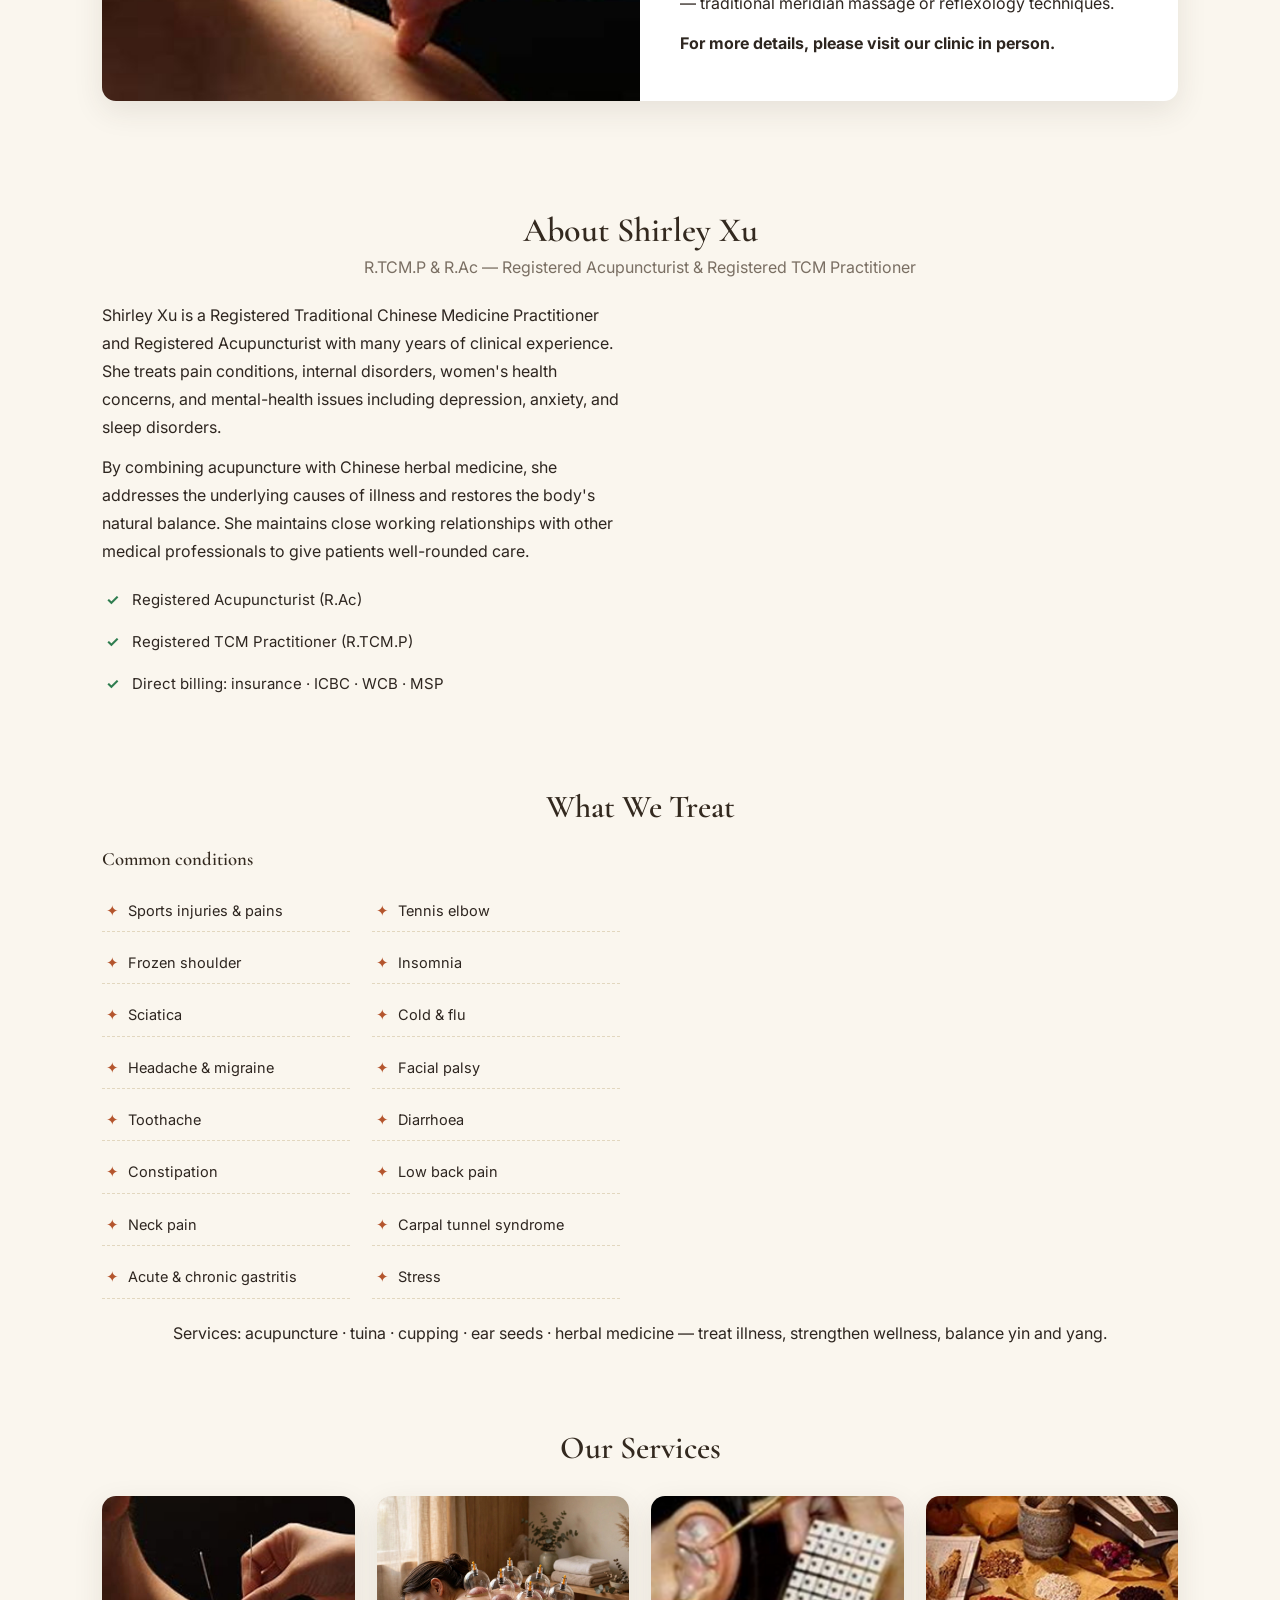
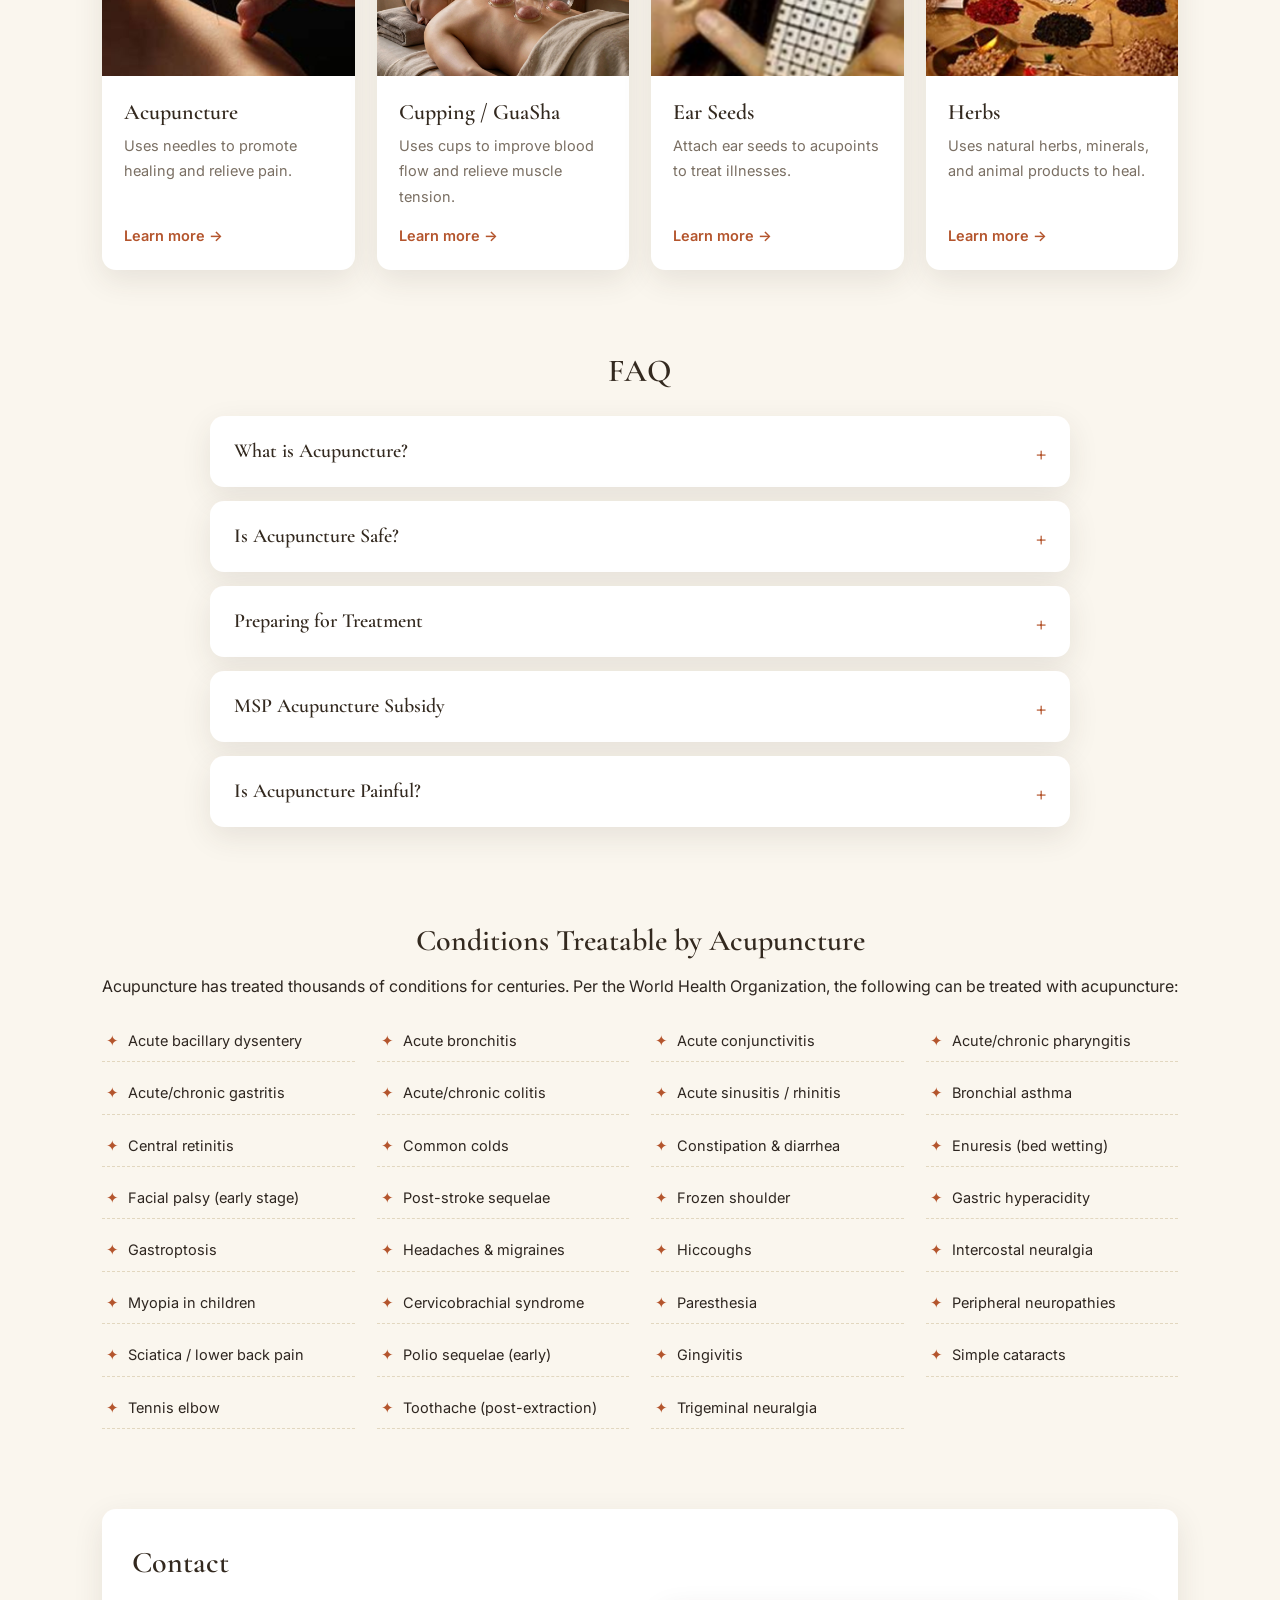
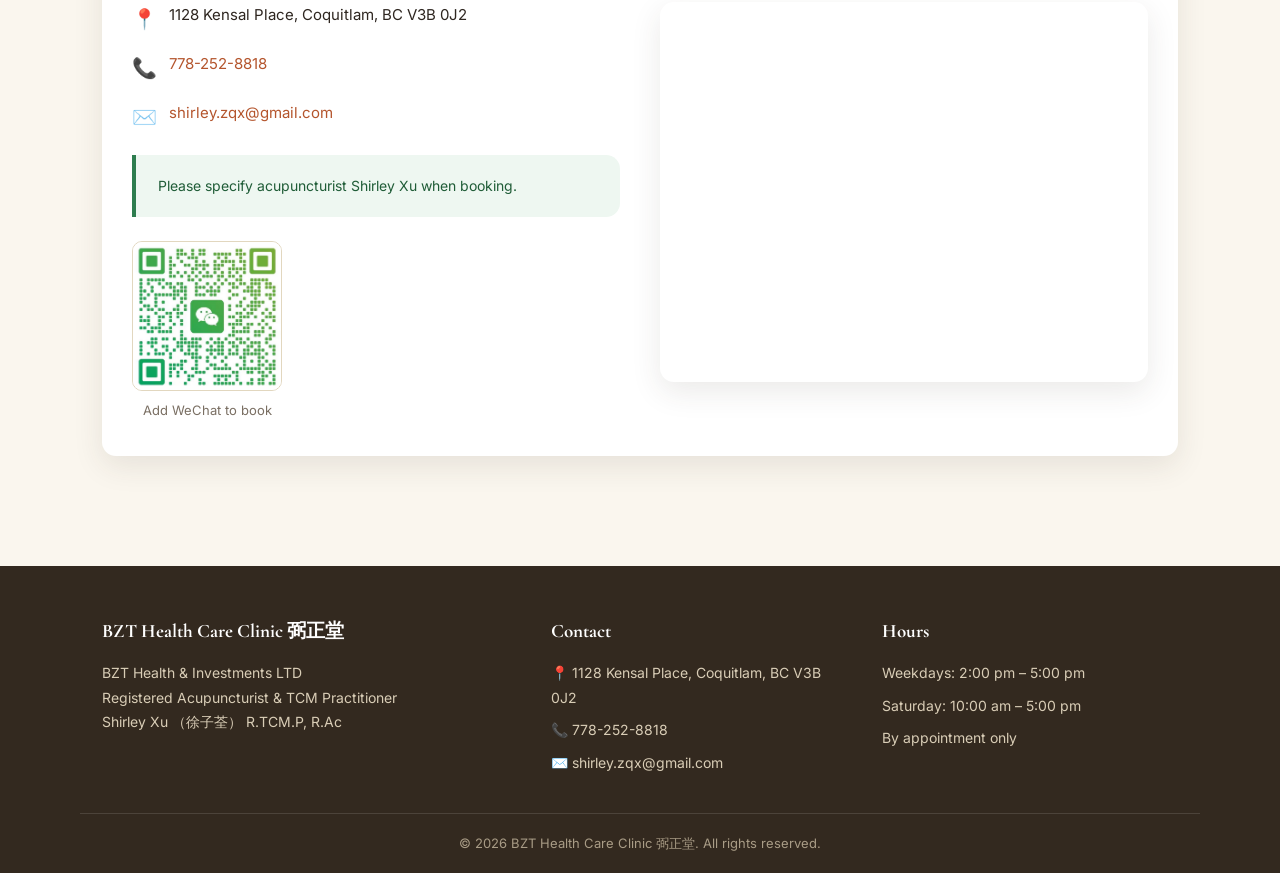
==== commit 82bcfbbe: "Add one-click Chinese/English language toggle across all pages" ====
--- a/index.html
+++ b/index.html
@@ -3,7 +3,7 @@
 <head>
 <meta charset="UTF-8">
 <meta name="viewport" content="width=device-width, initial-scale=1.0">
-<title>BZT Health Care Clinic 弼正堂 | Registered Acupuncturist in Coquitlam, BC</title>
+<title data-title-zh="BZT Health Care Clinic 弼正堂 | 高贵林注册针灸师 徐子荃" data-title-en="BZT Health Care Clinic | Registered Acupuncturist in Coquitlam, BC">BZT Health Care Clinic | Registered Acupuncturist in Coquitlam, BC</title>
 <meta name="description" content="BZT Health Care Clinic 弼正堂 — Registered Acupuncturist & TCM Practitioner Shirley Xu in Coquitlam, BC. Acupuncture, cupping, ear seeds, Chinese herbs. Direct billing for insurance, ICBC, MSP.">
 <link rel="preconnect" href="https://fonts.googleapis.com">
 <link rel="preconnect" href="https://fonts.gstatic.com" crossorigin>
@@ -19,27 +19,21 @@
       <img src="images/logo.png" alt="BZT Health Care Clinic logo">
       <span><span class="brand-name">BZT Health Care Clinic 弼正堂</span><br><span class="brand-sub">BZT Health &amp; Investments LTD</span></span>
     </a>
-    <button class="nav-toggle" aria-label="Menu">☰</button>
-    <nav class="main-nav">
-      <a href="index.html" class="active">Home</a>
-      <a href="business-hours.html">Business Hours</a>
-      <a href="services.html">Our Services</a>
-      <a href="price.html">Price</a>
-      <a href="health-tips.html">Health Tips</a>
-      <a href="contact.html">Contact</a>
-      <a href="contact.html#booking" class="btn" style="padding:9px 20px">Appointment Now</a>
-    </nav>
+    <button class="nav-toggle" aria-label="Menu">☰</button><button class="lang-toggle" type="button">EN</button>
+    <nav class="main-nav"><a href="index.html" class="active"><span class="t-en">Home</span><span class="t-zh">首页</span></a><a href="business-hours.html"><span class="t-en">Business Hours</span><span class="t-zh">营业时间</span></a><a href="services.html"><span class="t-en">Our Services</span><span class="t-zh">服务项目</span></a><a href="price.html"><span class="t-en">Price</span><span class="t-zh">价格</span></a><a href="health-tips.html"><span class="t-en">Health Tips</span><span class="t-zh">健康贴士</span></a><a href="contact.html"><span class="t-en">Contact</span><span class="t-zh">联系我们</span></a><a href="contact.html#booking" class="btn" style="padding:9px 20px"><span class="t-en">Appointment Now</span><span class="t-zh">立即预约</span></a></nav>
   </div>
 </header>
 
 <section class="hero">
   <div class="hero-inner">
     <h1>BZT Health Care Clinic <span style="font-size:0.7em">弼正堂</span></h1>
-    <p class="hero-zh">注册针灸师 · 注册中医师 — 徐子荃 Shirley Xu</p>
-    <p class="lead">High-quality personalized care combining traditional Chinese medicine with modern techniques — a truly holistic approach to your health and wellness.</p>
+    <p class="hero-zh t-zh">注册针灸师 · 注册中医师 — 徐子荃 Shirley Xu</p>
+    <p class="hero-zh t-en">Registered Acupuncturist · Registered TCM Practitioner — Shirley Xu</p>
+    <p class="lead t-en">High-quality personalized care combining traditional Chinese medicine with modern techniques — a truly holistic approach to your health and wellness.</p>
+    <p class="lead t-zh">高品质个性化医疗，融合传统中医与现代技术——全方位守护您的健康。</p>
     <div class="hero-cta">
-      <a href="contact.html#booking" class="btn">Appointment Now 预约</a>
-      <a href="services.html" class="btn btn-outline">Our Services 服务项目</a>
+      <a href="contact.html#booking" class="btn"><span class="t-en">Appointment Now</span><span class="t-zh">立即预约</span></a>
+      <a href="services.html" class="btn btn-outline"><span class="t-en">Our Services</span><span class="t-zh">服务项目</span></a>
     </div>
   </div>
 </section>
@@ -48,10 +42,9 @@
   <section class="section-sm">
     <div class="two-col" style="align-items:center">
       <div>
-        <h2 style="font-size:34px">Welcome</h2>
-        <p class="zh" style="font-size:17px;margin-bottom:14px">欢迎光临弼正堂</p>
-        <p>We provide high-quality, personalized care that combines traditional Chinese medicine with modern techniques for a holistic approach to healing. We look forward to helping you on your wellness journey.</p>
-        <p class="zh mt-2">我们将传统中医与现代理疗技术相结合，为您提供高品质、个性化的整体健康调理，期待陪伴您的健康之旅。</p>
+        <h2 style="font-size:34px"><span class="t-en">Welcome</span><span class="t-zh">欢迎光临</span></h2>
+        <p class="t-en">We provide high-quality, personalized care that combines traditional Chinese medicine with modern techniques for a holistic approach to healing. We look forward to helping you on your wellness journey.</p>
+        <p class="zh mt-2 t-zh">我们将传统中医与现代理疗技术相结合，为您提供高品质、个性化的整体健康调理，期待陪伴您的健康之旅。</p>
       </div>
       <div><img class="rounded" src="images/herbs.jpg" alt="Chinese herbs and teas" style="width:100%"></div>
     </div>
@@ -60,49 +53,52 @@
   <section class="section-sm">
     <div class="split dark">
       <div class="split-body">
-        <h2>Insurance / 保险</h2>
-        <p class="zh-sub zh">各类团体保险 · ICBC · MSP 直接结算</p>
-        <p>We accept all types of group / extended health insurance, ICBC claims, and MSP — with convenient <strong>direct billing</strong>.</p>
-        <p class="zh mt-2">本诊所接受各类公司团体医疗保险、ICBC 车险理赔及 MSP，可直接结算，无需您垫付。</p>
+        <h2><span class="t-en">Insurance</span><span class="t-zh">保险结算</span></h2>
+        <p class="zh-sub zh t-zh">各类团体保险 · ICBC · MSP 直接结算</p>
+        <p class="t-en">We accept all types of group / extended health insurance, ICBC claims, and MSP — with convenient <strong>direct billing</strong>.</p>
+        <p class="zh mt-2 t-zh">本诊所接受各类公司团体医疗保险、ICBC 车险理赔及 MSP，可直接结算，无需您垫付。</p>
       </div>
       <div class="split-img" style="background-image:url('images/treatment-room.jpg')"></div>
     </div>
     <div class="split">
       <div class="split-img" style="background-image:url('images/svc-acupuncture.jpg')"></div>
       <div class="split-body">
-        <h2>Promotion / 促销</h2>
-        <p class="zh-sub zh">针灸保险客户专享</p>
-        <p>Acupuncture-insurance customers receive a <strong>complimentary massage or acupressure</strong> during their acupuncture treatment — traditional meridian massage or reflexology techniques.</p>
-        <p class="mt-2"><strong>For more details, please visit our clinic in person.</strong></p>
-        <p class="zh mt-2">详情欢迎亲临诊所咨询。</p>
-      </div>
-    </div>
-  </section>
-
-  <section class="section-sm">
-    <h2 class="center" style="font-size:34px">About Shirley Xu <span class="zh" style="font-size:22px">关于徐子荃</span></h2>
-    <p class="center zh" style="margin-bottom:20px">R.TCM.P &amp; R.Ac — 注册针灸师 &amp; 注册中医师</p>
+        <h2><span class="t-en">Promotion</span><span class="t-zh">优惠活动</span></h2>
+        <p class="zh-sub zh t-zh">针灸保险客户专享</p>
+        <p class="zh-sub zh t-en">Exclusive for acupuncture insurance clients</p>
+        <p class="t-en">Acupuncture-insurance customers receive a <strong>complimentary massage or acupressure</strong> during their acupuncture treatment — traditional meridian massage or reflexology techniques.</p>
+        <p class="mt-2 t-en"><strong>For more details, please visit our clinic in person.</strong></p>
+        <p class="zh mt-2 t-zh">针灸保险客户在针灸治疗期间可获赠<strong>推拿或指压</strong>——传统经络推拿或反射疗法。</p>
+        <p class="zh mt-2 t-zh">详情欢迎亲临诊所咨询。</p>
+      </div>
+    </div>
+  </section>
+
+  <section class="section-sm">
+    <h2 class="center" style="font-size:34px"><span class="t-en">About Shirley Xu</span><span class="t-zh">关于徐子荃</span></h2>
+    <p class="center zh t-zh" style="margin-bottom:20px">R.TCM.P &amp; R.Ac — 注册针灸师 &amp; 注册中医师</p>
+    <p class="center zh t-en" style="margin-bottom:20px">R.TCM.P &amp; R.Ac — Registered Acupuncturist &amp; Registered TCM Practitioner</p>
     <div class="two-col">
-      <div>
+      <div class="t-en">
         <p>Shirley Xu is a Registered Traditional Chinese Medicine Practitioner and Registered Acupuncturist with many years of clinical experience. She treats pain conditions, internal disorders, women's health concerns, and mental-health issues including depression, anxiety, and sleep disorders.</p>
         <p class="mt-2">By combining acupuncture with Chinese herbal medicine, she addresses the underlying causes of illness and restores the body's natural balance. She maintains close working relationships with other medical professionals to give patients well-rounded care.</p>
       </div>
-      <div>
+      <div class="t-zh">
         <p class="zh">徐子荃医师是注册中医师及注册针灸师，拥有多年临床经验，擅长治疗各类痛症、内科疾病、妇科疾病，以及抑郁、焦虑、失眠等精神情志问题。</p>
         <p class="zh mt-2">她将针灸与中药相结合，从根本上调理病因、恢复身体平衡，并与多位医疗专业人士保持合作，为患者提供全面的健康照护。</p>
-        <ul class="checklist">
-          <li>Registered Acupuncturist (R.Ac) 注册针灸师</li>
-          <li>Registered TCM Practitioner (R.TCM.P) 注册中医师</li>
-          <li>Direct billing: insurance · ICBC · WCB · MSP</li>
-        </ul>
-      </div>
-    </div>
-  </section>
-
-  <section class="section-sm">
-    <h2 class="center" style="font-size:32px">What We Treat <span class="zh" style="font-size:20px">治疗范围</span></h2>
+      </div>
+    </div>
+    <ul class="checklist">
+      <li><span class="t-en">Registered Acupuncturist (R.Ac)</span><span class="t-zh">注册针灸师 (R.Ac)</span></li>
+      <li><span class="t-en">Registered TCM Practitioner (R.TCM.P)</span><span class="t-zh">注册中医师 (R.TCM.P)</span></li>
+      <li><span class="t-en">Direct billing: insurance · ICBC · WCB · MSP</span><span class="t-zh">直接结算：团体保险 · ICBC · WCB · MSP</span></li>
+    </ul>
+  </section>
+
+  <section class="section-sm">
+    <h2 class="center" style="font-size:32px"><span class="t-en">What We Treat</span><span class="t-zh">治疗范围</span></h2>
     <div class="two-col mt-3">
-      <div>
+      <div class="t-en">
         <h3>Common conditions</h3>
         <ul class="cond-grid" style="grid-template-columns:1fr 1fr">
           <li>Sports injuries &amp; pains</li><li>Tennis elbow</li><li>Frozen shoulder</li><li>Insomnia</li>
@@ -111,7 +107,7 @@
           <li>Neck pain</li><li>Carpal tunnel syndrome</li><li>Acute &amp; chronic gastritis</li><li>Stress</li>
         </ul>
       </div>
-      <div>
+      <div class="t-zh">
         <h3>中医治疗范围</h3>
         <ul class="checklist">
           <li><strong>各类痛症</strong>：头痛、牙痛、偏头痛、坐骨神经痛、腰膝痛、颈椎病等</li>
@@ -122,107 +118,114 @@
         </ul>
       </div>
     </div>
-    <p class="center mt-3 zh">服务包括：针灸 · 穴位推拿 · 拔罐 · 耳针 · 中药 — 有病治病，无病强身，调和阴阳平衡。</p>
-  </section>
-
-  <section class="section-sm">
-    <h2 class="center" style="font-size:32px">Our Services <span class="zh" style="font-size:20px">服务项目</span></h2>
+    <p class="center mt-3 zh t-zh">服务包括：针灸 · 穴位推拿 · 拔罐 · 耳针 · 中药 — 有病治病，无病强身，调和阴阳平衡。</p>
+    <p class="center mt-3 t-en">Services: acupuncture · tuina · cupping · ear seeds · herbal medicine — treat illness, strengthen wellness, balance yin and yang.</p>
+  </section>
+
+  <section class="section-sm">
+    <h2 class="center" style="font-size:32px"><span class="t-en">Our Services</span><span class="t-zh">服务项目</span></h2>
     <div class="cards">
       <a class="card" href="service-acupuncture.html">
         <img src="images/svc-acupuncture.jpg" alt="Acupuncture 针灸">
-        <div class="card-body"><h3>Acupuncture 针灸</h3><p>Uses needles to promote healing and relieve pain.</p><span class="card-link">Learn more →</span></div>
+        <div class="card-body"><h3><span class="t-en">Acupuncture</span><span class="t-zh">针灸</span></h3><p class="t-en">Uses needles to promote healing and relieve pain.</p><p class="t-zh">以针刺激穴位，促进愈合、缓解疼痛。</p><span class="card-link"><span class="t-en">Learn more →</span><span class="t-zh">了解更多 →</span></span></div>
       </a>
       <a class="card" href="service-cupping.html">
         <img src="images/svc-cupping.jpg" alt="Cupping 拔罐 / GuaSha 刮痧">
-        <div class="card-body"><h3>Cupping 拔罐 / GuaSha 刮痧</h3><p>Uses cups to improve blood flow and relieve muscle tension.</p><span class="card-link">Learn more →</span></div>
+        <div class="card-body"><h3><span class="t-en">Cupping / GuaSha</span><span class="t-zh">拔罐 / 刮痧</span></h3><p class="t-en">Uses cups to improve blood flow and relieve muscle tension.</p><p class="t-zh">改善血液循环，缓解肌肉紧张。</p><span class="card-link"><span class="t-en">Learn more →</span><span class="t-zh">了解更多 →</span></span></div>
       </a>
       <a class="card" href="service-moxibustion.html">
         <img src="images/svc-moxibustion.png" alt="Ear seeds 贴耳豆">
-        <div class="card-body"><h3>Ear Seeds 贴耳豆</h3><p>Attach ear seeds to acupoints to treat illnesses.</p><span class="card-link">Learn more →</span></div>
+        <div class="card-body"><h3><span class="t-en">Ear Seeds</span><span class="t-zh">贴耳豆</span></h3><p class="t-en">Attach ear seeds to acupoints to treat illnesses.</p><p class="t-zh">耳穴贴压，调理诸疾。</p><span class="card-link"><span class="t-en">Learn more →</span><span class="t-zh">了解更多 →</span></span></div>
       </a>
       <a class="card" href="service-herbs.html">
         <img src="images/svc-herbs.jpg" alt="Herbs 中药">
-        <div class="card-body"><h3>Herbs 中药</h3><p>Uses natural herbs, minerals, and animal products to heal.</p><span class="card-link">Learn more →</span></div>
-      </a>
-    </div>
-  </section>
-
-  <section class="section-sm">
-    <h2 class="center" style="font-size:32px;margin-bottom:24px">FAQ <span class="zh" style="font-size:20px">常见问题</span></h2>
+        <div class="card-body"><h3><span class="t-en">Herbs</span><span class="t-zh">中药</span></h3><p class="t-en">Uses natural herbs, minerals, and animal products to heal.</p><p class="t-zh">天然草药配伍，整体调理。</p><span class="card-link"><span class="t-en">Learn more →</span><span class="t-zh">了解更多 →</span></span></div>
+      </a>
+    </div>
+  </section>
+
+  <section class="section-sm">
+    <h2 class="center" style="font-size:32px;margin-bottom:24px"><span class="t-en">FAQ</span><span class="t-zh">常见问题</span></h2>
     <div class="faq">
-      <div class="faq-item"><button class="faq-q">What is Acupuncture? / 什么是针灸？<span class="plus">+</span></button>
-        <div class="faq-a"><div class="faq-a-inner">
-          <p>Acupuncture is a clinical procedure of traditional Chinese medicine with 5000+ years of history. Qi ("chi") circulates through 12 meridians linked to the organs; injury, stress, or strong emotions can block this flow. Sterile needles placed at specific points re-establish the healthy flow of energy.</p>
-          <p class="zh mt-2">针灸是拥有五千多年历史的中医临床疗法。“气”沿十二经络运行，损伤、压力或情绪波动会阻滞气血运行，无菌针具刺激特定穴位可恢复气的正常运行。</p>
-        </div></div></div>
-      <div class="faq-item"><button class="faq-q">Is Acupuncture Safe? / 针灸安全吗？<span class="plus">+</span></button>
-        <div class="faq-a"><div class="faq-a-inner">
-          <ol>
+      <div class="faq-item"><button class="faq-q"><span class="t-en">What is Acupuncture?</span><span class="t-zh">什么是针灸？</span><span class="plus">+</span></button>
+        <div class="faq-a"><div class="faq-a-inner">
+          <p class="t-en">Acupuncture is a clinical procedure of traditional Chinese medicine with 5000+ years of history. Qi ("chi") circulates through 12 meridians linked to the organs; injury, stress, or strong emotions can block this flow. Sterile needles placed at specific points re-establish the healthy flow of energy.</p>
+          <p class="zh mt-2 t-zh">针灸是拥有五千多年历史的中医临床疗法。“气”沿十二经络运行，损伤、压力或情绪波动会阻滞气血运行，无菌针具刺激特定穴位可恢复气的正常运行。</p>
+        </div></div></div>
+      <div class="faq-item"><button class="faq-q"><span class="t-en">Is Acupuncture Safe?</span><span class="t-zh">针灸安全吗？</span><span class="plus">+</span></button>
+        <div class="faq-a"><div class="faq-a-inner">
+          <ol class="t-en">
             <li>Only licensed / registered acupuncturists should perform treatment — our practitioner is fully registered.</li>
             <li>We use single-use sterile disposable needles (one needle per person, discarded after use).</li>
             <li>Minor side effects are possible: slight bleeding, a small bruise, or brief soreness/numbness.</li>
             <li>Pregnant patients, or people with bleeding disorders / coagulation dysfunction, should consult a doctor first.</li>
           </ol>
-          <p class="zh mt-2">请认准注册针灸师；本诊所使用一次性无菌针具（一人一针，用后即弃）；偶有轻微出血、瘀青或短暂酸麻；孕妇及凝血功能障碍者请先咨询医生。</p>
-        </div></div></div>
-      <div class="faq-item"><button class="faq-q">Preparing for Treatment / 治疗前准备<span class="plus">+</span></button>
-        <div class="faq-a"><div class="faq-a-inner">
-          <ul>
+          <p class="zh mt-2 t-zh">请认准注册针灸师；本诊所使用一次性无菌针具（一人一针，用后即弃）；偶有轻微出血、瘀青或短暂酸麻；孕妇及凝血功能障碍者请先咨询医生。</p>
+        </div></div></div>
+      <div class="faq-item"><button class="faq-q"><span class="t-en">Preparing for Treatment</span><span class="t-zh">治疗前准备</span><span class="plus">+</span></button>
+        <div class="faq-a"><div class="faq-a-inner">
+          <ul class="t-en">
             <li>Wear loose, comfortable clothing.</li>
             <li>Have a small meal 1–2 hours before — don't come on an empty stomach, overeat, or drink alcohol beforehand.</li>
             <li>Bring relevant medical reports / test results.</li>
             <li>Arrive 5–10 minutes early; please turn off cell phones during treatment.</li>
           </ul>
-          <p class="zh mt-2">穿宽松衣物；治疗前 1–2 小时少量进食（勿空腹、过饱或饮酒）；携带相关检查报告；提前 5–10 分钟到达；治疗期间请关闭手机。本诊所采用专业消毒措施。</p>
-        </div></div></div>
-      <div class="faq-item"><button class="faq-q">MSP Acupuncture Subsidy / MSP 针灸补助<span class="plus">+</span></button>
-        <div class="faq-a"><div class="faq-a-inner">
+          <p class="zh mt-2 t-zh">穿宽松衣物；治疗前 1–2 小时少量进食（勿空腹、过饱或饮酒）；携带相关检查报告；提前 5–10 分钟到达；治疗期间请关闭手机。本诊所采用专业消毒措施。</p>
+        </div></div></div>
+      <div class="faq-item"><button class="faq-q"><span class="t-en">MSP Acupuncture Subsidy</span><span class="t-zh">MSP 针灸补助</span><span class="plus">+</span></button>
+        <div class="faq-a"><div class="faq-a-inner">
+          <div class="t-en">
           <p>Since 2017, BC residents with an annual net income under CAD $42,000 can apply for an MSP acupuncture subsidy of <strong>$230 per person per year</strong>. Contact the clinic for details, or apply online:</p>
           <p class="mt-2"><a href="https://www2.gov.bc.ca/gov/content/health/health-drug-coverage/msp/bc-residents/benefits/services-covered-by-msp/supplementary-benefits#apply-online" target="_blank" rel="noopener">Apply on the BC government website →</a></p>
-          <p class="zh mt-2">2017 年起，年净收入低于 $42,000 的 BC 居民可申请 MSP 针灸补助，每人每年 $230。详情请咨询诊所，或点击上方链接在线申请。</p>
-        </div></div></div>
-      <div class="faq-item"><button class="faq-q">Is Acupuncture Painful? / 针灸痛吗？<span class="plus">+</span></button>
-        <div class="faq-a"><div class="faq-a-inner">
-          <p>Acupuncture is essentially painless. You may feel a slight tingling, tugging, or soreness on insertion that passes quickly. A heavy, sore, or tingling sensation during treatment ("deqi") is normal — most people feel deep comfort and relaxation afterward.</p>
-          <p class="zh mt-2">针灸基本无痛，进针时或有轻微酸麻胀感、转瞬即逝；治疗中的酸胀麻属正常“得气”反应，治疗后多感身心放松舒适。</p>
-        </div></div></div>
-    </div>
-  </section>
-
-  <section class="section-sm">
-    <h2 class="center" style="font-size:30px">Conditions Treatable by Acupuncture <span class="zh" style="font-size:19px">针灸可治疗的病症（WHO）</span></h2>
-    <p class="center zh mt-2">针灸已用于治疗数千种病症数百年。根据世界卫生组织，以下病症可用针灸治疗：</p>
+          </div>
+          <div class="t-zh">
+          <p class="zh">2017 年起，年净收入低于 $42,000 的 BC 居民可申请 MSP 针灸补助，每人每年 $230。详情请咨询诊所，或点击链接在线申请：</p>
+          <p class="mt-2"><a href="https://www2.gov.bc.ca/gov/content/health/health-drug-coverage/msp/bc-residents/benefits/services-covered-by-msp/supplementary-benefits#apply-online" target="_blank" rel="noopener">BC 省政府网站在线申请 →</a></p>
+          </div>
+        </div></div></div>
+      <div class="faq-item"><button class="faq-q"><span class="t-en">Is Acupuncture Painful?</span><span class="t-zh">针灸痛吗？</span><span class="plus">+</span></button>
+        <div class="faq-a"><div class="faq-a-inner">
+          <p class="t-en">Acupuncture is essentially painless. You may feel a slight tingling, tugging, or soreness on insertion that passes quickly. A heavy, sore, or tingling sensation during treatment ("deqi") is normal — most people feel deep comfort and relaxation afterward.</p>
+          <p class="zh mt-2 t-zh">针灸基本无痛，进针时或有轻微酸麻胀感、转瞬即逝；治疗中的酸胀麻属正常“得气”反应，治疗后多感身心放松舒适。</p>
+        </div></div></div>
+    </div>
+  </section>
+
+  <section class="section-sm">
+    <h2 class="center" style="font-size:30px"><span class="t-en">Conditions Treatable by Acupuncture</span><span class="t-zh">针灸可治疗的病症（WHO）</span></h2>
+    <p class="center zh mt-2 t-zh">针灸已用于治疗数千种病症数百年。根据世界卫生组织，以下病症可用针灸治疗：</p>
+    <p class="center mt-2 t-en">Acupuncture has treated thousands of conditions for centuries. Per the World Health Organization, the following can be treated with acupuncture:</p>
     <ul class="cond-grid mt-3">
-      <li>Acute bacillary dysentery 急性细菌性痢疾</li><li>Acute bronchitis 急性支气管炎</li>
-      <li>Acute conjunctivitis 急性结膜炎</li><li>Acute/chronic pharyngitis 急性/慢性咽炎</li>
-      <li>Acute/chronic gastritis 急性/慢性胃炎</li><li>Acute/chronic colitis 急性/慢性结肠炎</li>
-      <li>Acute sinusitis / rhinitis 急性鼻窦炎、鼻炎</li><li>Bronchial asthma 支气管哮喘</li>
-      <li>Central retinitis 中央性视网膜炎</li><li>Common colds 普通感冒</li>
-      <li>Constipation &amp; diarrhea 便秘和腹泻</li><li>Enuresis (bed wetting) 遗尿</li>
-      <li>Facial palsy (early stage) 面瘫（早期）</li><li>Post-stroke sequelae 中风后遗症</li>
-      <li>Frozen shoulder 肩周炎</li><li>Gastric hyperacidity 胃酸过多</li>
-      <li>Gastroptosis 胃下垂</li><li>Headaches &amp; migraines 头痛偏头痛</li>
-      <li>Hiccoughs 打嗝</li><li>Intercostal neuralgia 肋间神经痛</li>
-      <li>Myopia in children 儿童近视</li><li>Cervicobrachial syndrome 颈臂综合征</li>
-      <li>Paresthesia 感觉异常</li><li>Peripheral neuropathies 周围神经病变</li>
-      <li>Sciatica / lower back pain 坐骨神经痛/腰痛</li><li>Polio sequelae (early) 小儿麻痹后遗症</li>
-      <li>Gingivitis 牙龈炎</li><li>Simple cataracts 单纯性白内障</li>
-      <li>Tennis elbow 网球肘</li><li>Toothache (post-extraction) 牙痛（拔牙后）</li>
-      <li>Trigeminal neuralgia 三叉神经痛</li>
+      <li><span class="t-en">Acute bacillary dysentery</span><span class="t-zh">急性细菌性痢疾</span></li><li><span class="t-en">Acute bronchitis</span><span class="t-zh">急性支气管炎</span></li>
+      <li><span class="t-en">Acute conjunctivitis</span><span class="t-zh">急性结膜炎</span></li><li><span class="t-en">Acute/chronic pharyngitis</span><span class="t-zh">急性/慢性咽炎</span></li>
+      <li><span class="t-en">Acute/chronic gastritis</span><span class="t-zh">急性/慢性胃炎</span></li><li><span class="t-en">Acute/chronic colitis</span><span class="t-zh">急性/慢性结肠炎</span></li>
+      <li><span class="t-en">Acute sinusitis / rhinitis</span><span class="t-zh">急性鼻窦炎、鼻炎</span></li><li><span class="t-en">Bronchial asthma</span><span class="t-zh">支气管哮喘</span></li>
+      <li><span class="t-en">Central retinitis</span><span class="t-zh">中央性视网膜炎</span></li><li><span class="t-en">Common colds</span><span class="t-zh">普通感冒</span></li>
+      <li><span class="t-en">Constipation &amp; diarrhea</span><span class="t-zh">便秘和腹泻</span></li><li><span class="t-en">Enuresis (bed wetting)</span><span class="t-zh">遗尿</span></li>
+      <li><span class="t-en">Facial palsy (early stage)</span><span class="t-zh">面瘫（早期）</span></li><li><span class="t-en">Post-stroke sequelae</span><span class="t-zh">中风后遗症</span></li>
+      <li><span class="t-en">Frozen shoulder</span><span class="t-zh">肩周炎</span></li><li><span class="t-en">Gastric hyperacidity</span><span class="t-zh">胃酸过多</span></li>
+      <li><span class="t-en">Gastroptosis</span><span class="t-zh">胃下垂</span></li><li><span class="t-en">Headaches &amp; migraines</span><span class="t-zh">头痛偏头痛</span></li>
+      <li><span class="t-en">Hiccoughs</span><span class="t-zh">打嗝</span></li><li><span class="t-en">Intercostal neuralgia</span><span class="t-zh">肋间神经痛</span></li>
+      <li><span class="t-en">Myopia in children</span><span class="t-zh">儿童近视</span></li><li><span class="t-en">Cervicobrachial syndrome</span><span class="t-zh">颈臂综合征</span></li>
+      <li><span class="t-en">Paresthesia</span><span class="t-zh">感觉异常</span></li><li><span class="t-en">Peripheral neuropathies</span><span class="t-zh">周围神经病变</span></li>
+      <li><span class="t-en">Sciatica / lower back pain</span><span class="t-zh">坐骨神经痛/腰痛</span></li><li><span class="t-en">Polio sequelae (early)</span><span class="t-zh">小儿麻痹后遗症</span></li>
+      <li><span class="t-en">Gingivitis</span><span class="t-zh">牙龈炎</span></li><li><span class="t-en">Simple cataracts</span><span class="t-zh">单纯性白内障</span></li>
+      <li><span class="t-en">Tennis elbow</span><span class="t-zh">网球肘</span></li><li><span class="t-en">Toothache (post-extraction)</span><span class="t-zh">牙痛（拔牙后）</span></li>
+      <li><span class="t-en">Trigeminal neuralgia</span><span class="t-zh">三叉神经痛</span></li>
     </ul>
   </section>
 
   <section class="section-sm">
     <div class="contact-card">
-      <h2 style="font-size:30px">Contact <span class="zh" style="font-size:19px">联系我们</span></h2>
+      <h2 style="font-size:30px"><span class="t-en">Contact</span><span class="t-zh">联系我们</span></h2>
       <div class="two-col mt-3">
         <div>
           <div class="contact-row"><span class="icon">📍</span><span>1128 Kensal Place, Coquitlam, BC V3B 0J2</span></div>
           <div class="contact-row"><span class="icon">📞</span><a href="tel:+17782528818">778-252-8818</a></div>
           <div class="contact-row"><span class="icon">✉️</span><a href="mailto:shirley.zqx@gmail.com">shirley.zqx@gmail.com</a></div>
-          <div class="alert-green mt-3">预约请指定针灸师 Shirley Xu<br><span style="font-weight:400;font-size:14px">Please specify acupuncturist Shirley Xu when booking.</span></div>
+          <div class="alert-green mt-3"><span class="t-zh">预约请指定针灸师 Shirley Xu</span><span class="t-en" style="font-weight:400;font-size:14px">Please specify acupuncturist Shirley Xu when booking.</span></div>
           <div class="qr-row">
-            <div class="qr-box"><img src="images/wechat-qr.png" alt="WeChat QR code"><p>加微信预约<br>Add WeChat to book</p></div>
+            <div class="qr-box"><img src="images/wechat-qr.png" alt="WeChat QR code"><p><span class="t-zh">加微信预约</span><span class="t-en">Add WeChat to book</span></p></div>
           </div>
         </div>
         <div class="map-wrap" style="margin-top:0"><iframe title="Clinic map" loading="lazy" src="https://www.google.com/maps?q=1128+Kensal+Place,+Coquitlam,+BC+V3B+0J2&output=embed"></iframe></div>
@@ -235,10 +238,10 @@
   <div class="footer-inner">
     <div>
       <h4>BZT Health Care Clinic 弼正堂</h4>
-      <p>BZT Health &amp; Investments LTD<br>Registered Acupuncturist &amp; TCM Practitioner<br>Shirley Xu （徐子荃） R.TCM.P, R.Ac</p>
+      <p>BZT Health &amp; Investments LTD<br><span class="t-en">Registered Acupuncturist &amp; TCM Practitioner</span><span class="t-zh">注册针灸师 &amp; 注册中医师</span><br>Shirley Xu （徐子荃） R.TCM.P, R.Ac</p>
     </div>
     <div>
-      <h4>Contact 联系</h4>
+      <h4><span class="t-en">Contact</span><span class="t-zh">联系</span></h4>
       <ul>
         <li>📍 1128 Kensal Place, Coquitlam, BC V3B 0J2</li>
         <li>📞 <a href="tel:+17782528818">778-252-8818</a></li>
@@ -246,15 +249,15 @@
       </ul>
     </div>
     <div>
-      <h4>Hours 营业时间</h4>
+      <h4><span class="t-en">Hours</span><span class="t-zh">营业时间</span></h4>
       <ul>
-        <li>工作日 Weekdays: 2:00 pm – 5:00 pm</li>
-        <li>周六 Sat: 10:00 am – 5:00 pm</li>
-        <li>By appointment only 仅限预约</li>
+        <li><span class="t-en">Weekdays</span><span class="t-zh">工作日</span>: 2:00 pm – 5:00 pm</li>
+        <li><span class="t-en">Saturday</span><span class="t-zh">周六</span>: 10:00 am – 5:00 pm</li>
+        <li><span class="t-en">By appointment only</span><span class="t-zh">仅限预约</span></li>
       </ul>
     </div>
   </div>
-  <div class="footer-bottom">© <span id="year">2026</span> BZT Health Care Clinic 弼正堂. All rights reserved.</div>
+  <div class="footer-bottom">© <span id="year">2026</span> BZT Health Care Clinic 弼正堂. <span class="t-en">All rights reserved.</span><span class="t-zh">版权所有。</span></div>
 </footer>
 
 <script src="js/main.js"></script>
--- a/css/style.css
+++ b/css/style.css
@@ -277,3 +277,23 @@
   .section { padding: 44px 0; }
   .hero { min-height: 420px; }
 }
+
+/* ---- Language toggle (一键中英切换) ---- */
+html[data-lang="zh"] .t-en { display: none !important; }
+html[data-lang="en"] .t-zh { display: none !important; }
+.lang-toggle {
+  border: 1.5px solid var(--brown-deep);
+  background: transparent;
+  color: var(--brown-deep);
+  border-radius: 999px;
+  padding: 6px 14px;
+  font-size: 13px;
+  font-weight: 700;
+  cursor: pointer;
+  margin-left: 8px;
+  white-space: nowrap;
+}
+.lang-toggle:hover { background: var(--brown-deep); color: var(--cream); }
+@media (max-width: 860px) {
+  .lang-toggle { margin-left: 0; }
+}
